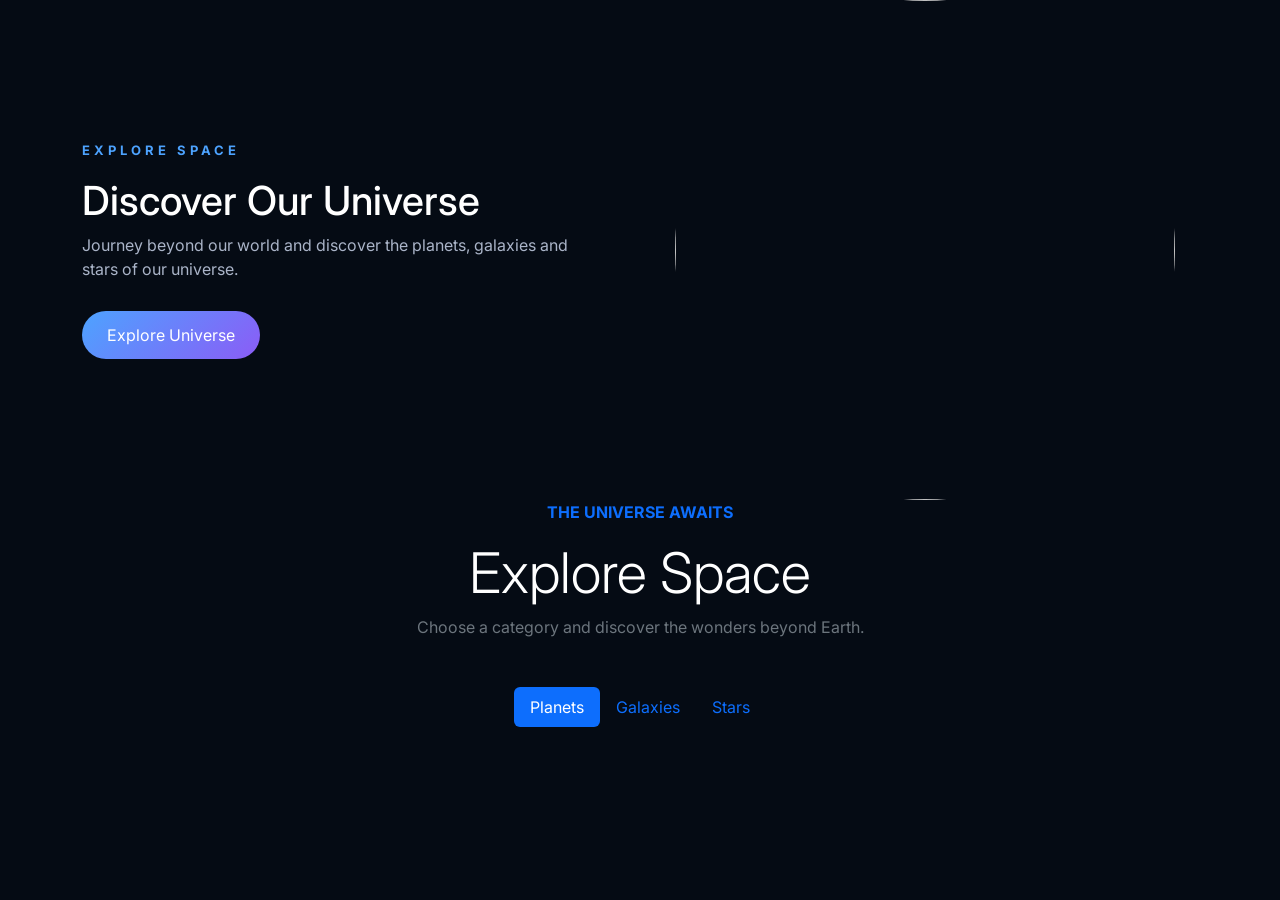
==== Html/Discover.html @ 8296c454 "Add explore category tabs" ====
<!doctype html>
<html lang="en">
  <head>
    <meta charset="UTF-8" />
    <meta name="viewport" content="width=device-width, initial-scale=1.0" />
    <!-- Page Title -->
    <title>Asteria | Explore</title>

    <!-- Bootstrap CSS -->
    <link
      href="https://cdn.jsdelivr.net/npm/bootstrap@5.3.8/dist/css/bootstrap.min.css"
      rel="stylesheet"
    />

    <!-- Google Fonts -->
    <link rel="preconnect" href="https://fonts.googleapis.com" />
    <link rel="preconnect" href="https://fonts.gstatic.com" crossorigin />

    <!-- Asteria Fonts -->
    <link
      href="https://fonts.googleapis.com/css2?family=Cormorant+Garamond:wght@400;500;600;700&family=Inter:wght@400;500;600;700&display=swap"
      rel="stylesheet"
    />

    <!-- Main CSS -->
    <link rel="stylesheet" href="../CSS/Style.css" />
  </head>
  <body>
    <!-- Hero Container -->
    <div class="container">
      <!-- Hero Row -->
      <div class="row align-items-center">
        <!-- Hero Text -->
        <div class="col-lg-6">
          <!-- Small Heading -->
          <p class="hero-small-title">EXPLORE SPACE</p>

          <!-- Main Heading -->
          <h1>Discover Our Universe</h1>

          <!-- Hero Description -->
          <p class="hero-text">
            Journey beyond our world and discover the planets, galaxies and
            stars of our universe.
          </p>

          <!-- Explore Button -->
          <a href="#explore" class="explore-button"> Explore Universe </a>
        </div>

        <!-- Hero Image -->
        <div class="col-lg-6">
          <!-- Saturn Image -->
          <div class="hero-image">
            <img src="background.jpg" alt="" />
          </div>
        </div>
      </div>
    </div>
    <!-- Explore Container -->
    <div class="container">
      <!-- Section Heading -->
      <div class="text-center mb-5">
        <!-- Small Heading -->
        <p class="text-primary fw-bold">THE UNIVERSE AWAITS</p>

        <!-- Main Heading -->
        <h2 class="display-4 text-white">Explore Space</h2>

        <!-- Description -->
        <p class="text-secondary">
          Choose a category and discover the wonders beyond Earth.
        </p>
      </div>

      <!-- Explore Tabs -->
      <ul
        class="nav nav-pills justify-content-center mb-5"
        id="exploreTabs"
        role="tablist"
      >
        <!-- Planets Tab -->
        <li class="nav-item" role="presentation">
          <button
            class="nav-link active"
            id="planets-tab"
            data-bs-toggle="pill"
            data-bs-target="#planets"
            type="button"
            role="tab"
          >
            Planets
          </button>
        </li>

        <!-- Galaxies Tab -->
        <li class="nav-item" role="presentation">
          <button
            class="nav-link"
            id="galaxies-tab"
            data-bs-toggle="pill"
            data-bs-target="#galaxies"
            type="button"
            role="tab"
          >
            Galaxies
          </button>
        </li>

        <!-- Stars Tab -->
        <li class="nav-item" role="presentation">
          <button
            class="nav-link"
            id="stars-tab"
            data-bs-toggle="pill"
            data-bs-target="#stars"
            type="button"
            role="tab"
          >
            Stars
          </button>
        </li>
      </ul>
    </div>
  </body>
</html>
---- CSS/Style.css ----
* {
  box-sizing: border-box;
}
body {
  margin: 0;
  background: #050b14;
  color: white;
  font-family: "Inter", sans-serif;
}
/* Hero */
.explore-hero {
  min-height: 90vh;
  padding: 70px 0;
  display: flex;
  align-items: center;
}
.hero-content {
  max-width: 580px;
}
.hero-small-title {
  color: #4da3ff;
  font-size: 13px;
  letter-spacing: 4px;
  font-weight: bold;
}
.hero-content h1 {
  font-family: "Cormorant Garamond", serif;
  font-size: 76px;
  margin: 18px 0;
}
.hero-text {
  color: #aab4c8;
  font-size: 16px;
  max-width: 500px;
  margin-bottom: 30px;
}
.explore-button {
  display: inline-block;
  color: white;
  text-decoration: none;
  background: linear-gradient(135deg, #4da3ff, #8b5cf6);
  padding: 12px 25px;
  border-radius: 30px;
}
.hero-image {
  text-align: center;
}
.hero-image img {
  width: 100%;
  max-width: 500px;
  height: 500px;
  object-fit: cover;
  border-radius: 50%;
}
/* Explore */
.explore-section {
  padding: 90px 0;
}
.section-title {
  margin-bottom: 50px;
}
.section-title p {
  color: #4da3ff;
  letter-spacing: 4px;
  font-size: 12px;
}
.section-title h2 {
  font-family: "Cormorant Garamond", serif;
  font-size: 58px;
}
.section-title span {
  color: #aab4c8;
}
/* Tabs */
.explore-tabs {
  gap: 10px;
  margin-bottom: 45px;
}
.explore-tabs .nav-link {
  color: #aab4c8;
  background: #0d1b2a;
  border: 1px solid #1e3a5f;
  border-radius: 30px;
  padding: 10px 25px;
}
.explore-tabs .nav-link.active {
  color: white;
  background: linear-gradient(135deg, #4da3ff, #8b5cf6);
}
/* Cards */
.space-card {
  height: 100%;
  overflow: hidden;
  background: #0d1b2a;
  border: 1px solid #1e3a5f;
  border-radius: 18px;
}
.space-card img {
  width: 100%;
  height: 220px;
  object-fit: cover;
}
.card-content {
  padding: 20px;
}
.card-content h3 {
  font-family: "Cormorant Garamond", serif;
  font-size: 29px;
}
.card-content p {
  color: #aab4c8;
  font-size: 13px;
  min-height: 45px;
}
.learn-button {
  display: inline-block;
  color: white;
  text-decoration: none;
  background: linear-gradient(135deg, #4da3ff, #8b5cf6);
  padding: 9px 20px;
  border-radius: 25px;
  font-size: 12px;
}
/* Responsive */
@media (max-width: 991px) {
  .hero-content {
    max-width: 100%;
    text-align: center;
    margin: auto;
  }

  .hero-text {
    margin: auto auto 30px;
  }

  .hero-image {
    margin-top: 50px;
  }

  .hero-content h1 {
    font-size: 60px;
  }
}
@media (max-width: 575px) {
  .hero-content h1 {
    font-size: 42px;
  }

  .hero-image img {
    height: 270px;
    max-width: 270px;
  }

  .section-title h2 {
    font-size: 40px;
  }
}
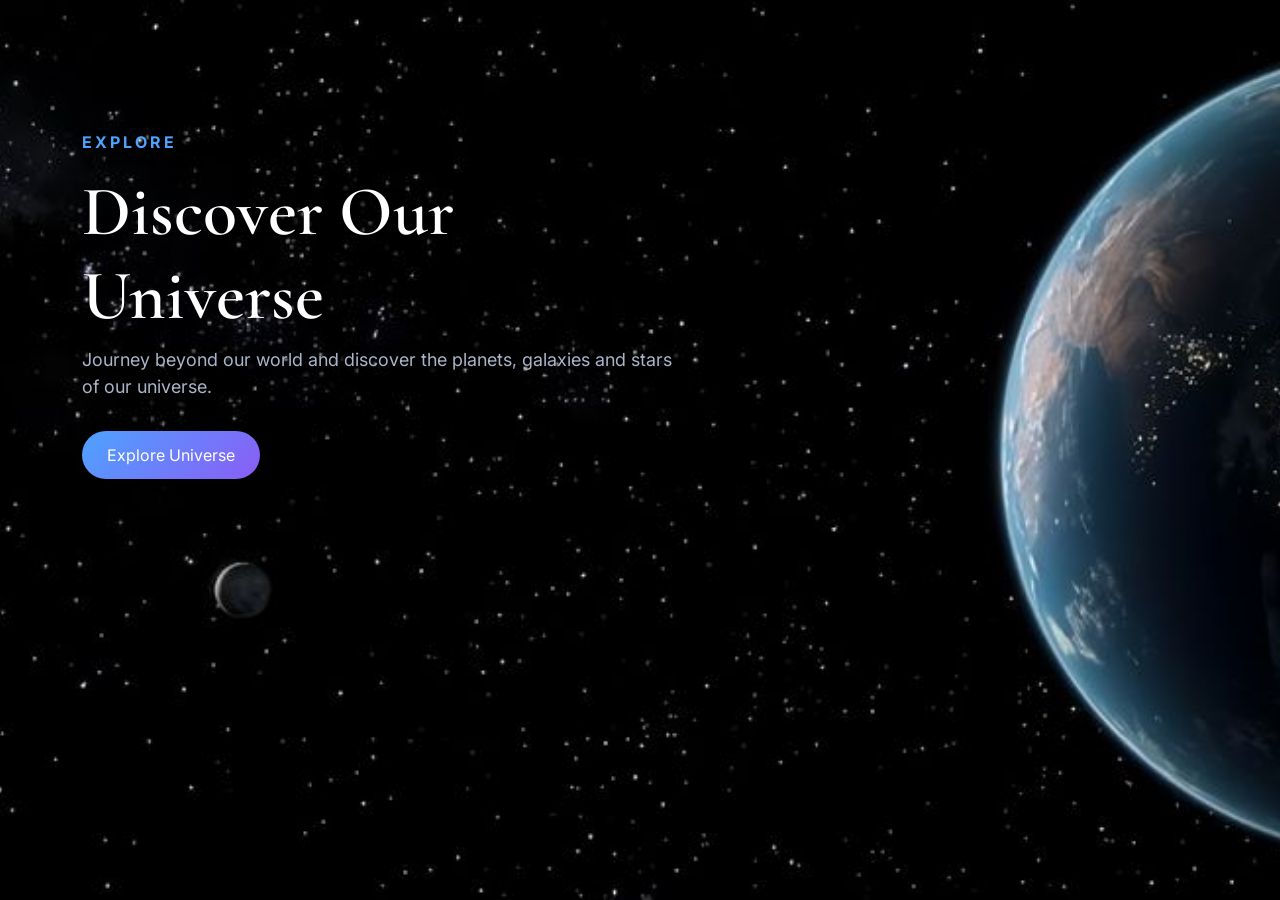
==== commit be5e42a6: "add explore hero section" ====
--- a/Html/Discover.html
+++ b/Html/Discover.html
@@ -3,7 +3,6 @@
   <head>
     <meta charset="UTF-8" />
     <meta name="viewport" content="width=device-width, initial-scale=1.0" />
-    <!-- Page Title -->
     <title>Asteria | Explore</title>
 
     <!-- Bootstrap CSS -->
@@ -22,105 +21,35 @@
       rel="stylesheet"
     />
 
-    <!-- Main CSS -->
+    <!-- External CSS -->
     <link rel="stylesheet" href="../CSS/Style.css" />
   </head>
   <body>
-    <!-- Hero Container -->
+    <!-- Hero Background -->
+    <img src="../explore-images/hero.jpg" class="hero-background" alt="Space" />
+
+    <!-- Hero Content -->
     <div class="container">
-      <!-- Hero Row -->
-      <div class="row align-items-center">
-        <!-- Hero Text -->
-        <div class="col-lg-6">
-          <!-- Small Heading -->
-          <p class="hero-small-title">EXPLORE SPACE</p>
+      <!-- Hero Text -->
+      <div class="hero-content">
+        <!-- Small Heading -->
+        <p class="hero-small-title">EXPLORE</p>
 
-          <!-- Main Heading -->
-          <h1>Discover Our Universe</h1>
+        <!-- Main Heading -->
+        <h1>Discover Our Universe</h1>
 
-          <!-- Hero Description -->
-          <p class="hero-text">
-            Journey beyond our world and discover the planets, galaxies and
-            stars of our universe.
-          </p>
+        <!-- Hero Description -->
+        <p class="hero-text">
+          Journey beyond our world and discover the planets, galaxies and stars
+          of our universe.
+        </p>
 
-          <!-- Explore Button -->
-          <a href="#explore" class="explore-button"> Explore Universe </a>
-        </div>
-
-        <!-- Hero Image -->
-        <div class="col-lg-6">
-          <!-- Saturn Image -->
-          <div class="hero-image">
-            <img src="background.jpg" alt="" />
-          </div>
-        </div>
+        <!-- Explore Button -->
+        <a href="#explore" class="explore-button"> Explore Universe </a>
       </div>
     </div>
-    <!-- Explore Container -->
-    <div class="container">
-      <!-- Section Heading -->
-      <div class="text-center mb-5">
-        <!-- Small Heading -->
-        <p class="text-primary fw-bold">THE UNIVERSE AWAITS</p>
 
-        <!-- Main Heading -->
-        <h2 class="display-4 text-white">Explore Space</h2>
-
-        <!-- Description -->
-        <p class="text-secondary">
-          Choose a category and discover the wonders beyond Earth.
-        </p>
-      </div>
-
-      <!-- Explore Tabs -->
-      <ul
-        class="nav nav-pills justify-content-center mb-5"
-        id="exploreTabs"
-        role="tablist"
-      >
-        <!-- Planets Tab -->
-        <li class="nav-item" role="presentation">
-          <button
-            class="nav-link active"
-            id="planets-tab"
-            data-bs-toggle="pill"
-            data-bs-target="#planets"
-            type="button"
-            role="tab"
-          >
-            Planets
-          </button>
-        </li>
-
-        <!-- Galaxies Tab -->
-        <li class="nav-item" role="presentation">
-          <button
-            class="nav-link"
-            id="galaxies-tab"
-            data-bs-toggle="pill"
-            data-bs-target="#galaxies"
-            type="button"
-            role="tab"
-          >
-            Galaxies
-          </button>
-        </li>
-
-        <!-- Stars Tab -->
-        <li class="nav-item" role="presentation">
-          <button
-            class="nav-link"
-            id="stars-tab"
-            data-bs-toggle="pill"
-            data-bs-target="#stars"
-            type="button"
-            role="tab"
-          >
-            Stars
-          </button>
-        </li>
-      </ul>
-    </div>
+    <!-- Bootstrap JavaScript -->
+    <script src="https://cdn.jsdelivr.net/npm/bootstrap@5.3.8/dist/js/bootstrap.bundle.min.js"></script>
   </body>
 </html>
--- a/CSS/Style.css
+++ b/CSS/Style.css
@@ -1,42 +1,87 @@
-* {
-  box-sizing: border-box;
-}
+/* Asteria Global Styles */
+
 body {
-  margin: 0;
-  background: #050b14;
-  color: white;
+  background-color: #050b14;
+  color: #ffffff;
   font-family: "Inter", sans-serif;
 }
-/* Hero */
+
+h1,
+h2,
+h3,
+h4,
+h5,
+h6 {
+  font-family: "Cormorant Garamond", serif;
+}
+
+.text-secondary {
+  color: #aab4c8 !important;
+}
+
+.text-primary {
+  color: #4da3ff !important;
+}
+
+/* Explore Hero Section */
+
 .explore-hero {
-  min-height: 90vh;
-  padding: 70px 0;
+  height: 700px;
+  position: relative;
+  overflow: hidden;
   display: flex;
   align-items: center;
 }
+
+/* Hero Background */
+
+.hero-background {
+  position: absolute;
+  width: 100%;
+  height: 100%;
+  object-fit: cover;
+  top: 0;
+  left: 0;
+}
+
+/* Hero Content */
+
 .hero-content {
-  max-width: 580px;
+  position: relative;
+  max-width: 600px;
+  margin-top: 130px;
 }
+
+/* Hero Small Title */
+
 .hero-small-title {
   color: #4da3ff;
-  font-size: 13px;
-  letter-spacing: 4px;
-  font-weight: bold;
+  font-weight: 700;
+  letter-spacing: 3px;
 }
+
+/* Hero Heading */
+
 .hero-content h1 {
-  font-family: "Cormorant Garamond", serif;
-  font-size: 76px;
-  margin: 18px 0;
+  color: #ffffff;
+  font-size: 70px;
+  font-weight: 600;
 }
+
+/* Hero Text */
+
 .hero-text {
   color: #aab4c8;
-  font-size: 16px;
-  max-width: 500px;
-  margin-bottom: 30px;
+  font-size: 18px;
 }
+
+/* Explore Button */
+
 .explore-button {
   display: inline-block;
-  color: white;
+  padding: 14px 30px;
+  margin-top: 15px;
+  color: #ffffff;
   text-decoration: none;
   background: linear-gradient(135deg, #4da3ff, #8b5cf6);
   padding: 12px 25px;
@@ -81,10 +126,6 @@
   background: #0d1b2a;
   border: 1px solid #1e3a5f;
   border-radius: 30px;
-  padding: 10px 25px;
-}
-.explore-tabs .nav-link.active {
-  color: white;
   background: linear-gradient(135deg, #4da3ff, #8b5cf6);
 }
 /* Cards */
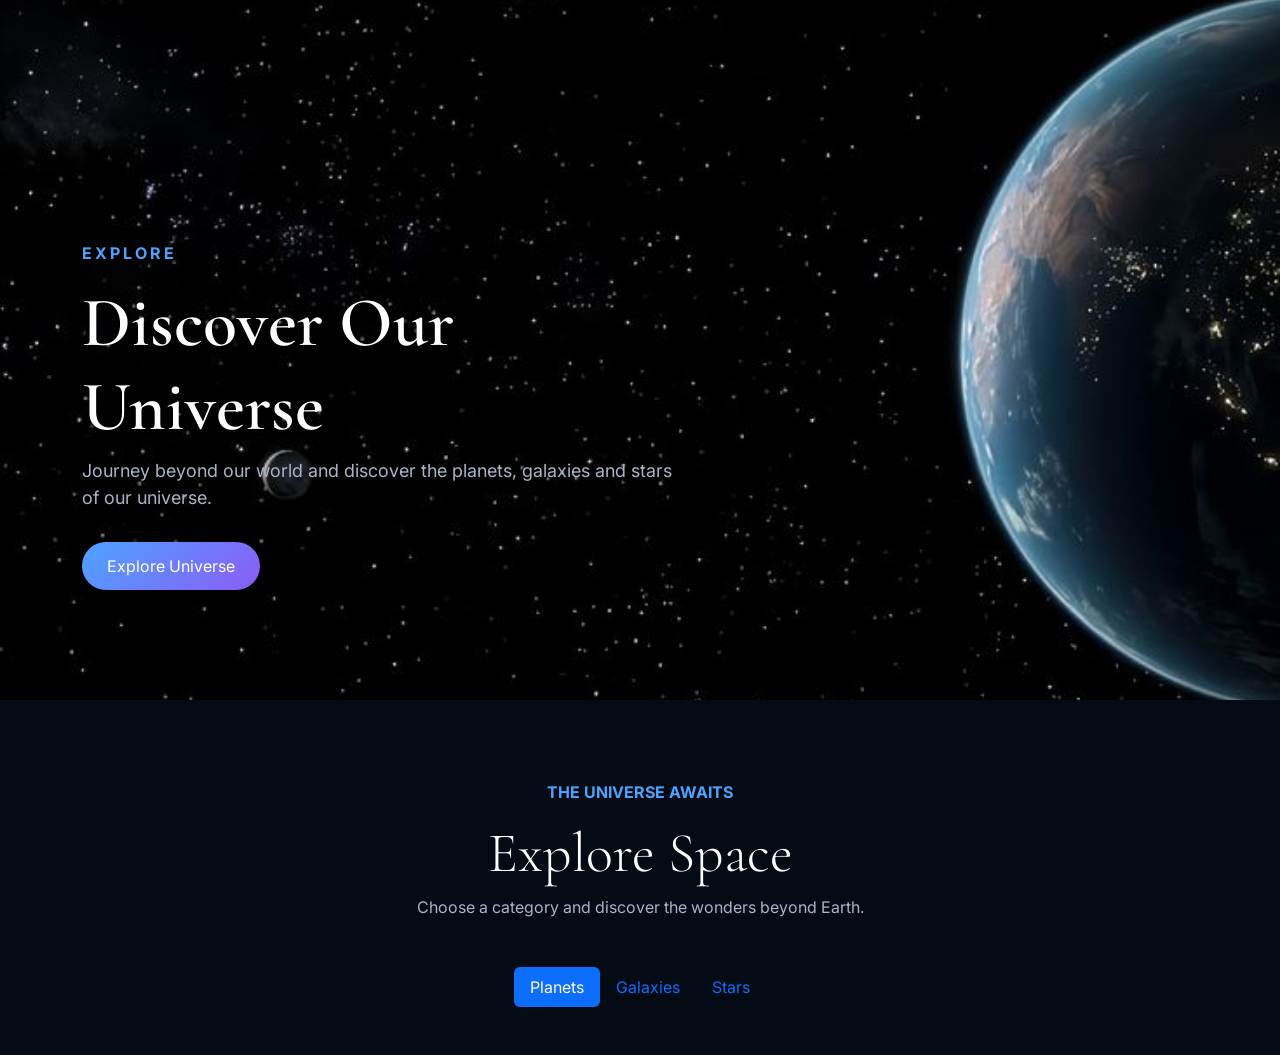
==== commit c117d461: "Fix explore hero section" ====
--- a/Html/Discover.html
+++ b/Html/Discover.html
@@ -3,6 +3,7 @@
   <head>
     <meta charset="UTF-8" />
     <meta name="viewport" content="width=device-width, initial-scale=1.0" />
+    <!-- Page Title -->
     <title>Asteria | Explore</title>
 
     <!-- Bootstrap CSS -->
@@ -25,29 +26,105 @@
     <link rel="stylesheet" href="../CSS/Style.css" />
   </head>
   <body>
-    <!-- Hero Background -->
-    <img src="../explore-images/hero.jpg" class="hero-background" alt="Space" />
+    <!-- Explore Hero Section -->
+    <section class="explore-hero">
+      <!-- Hero Background -->
+      <img
+        src="../explore-images/hero.jpg"
+        class="hero-background"
+        alt="Space"
+      />
 
-    <!-- Hero Content -->
-    <div class="container">
-      <!-- Hero Text -->
-      <div class="hero-content">
-        <!-- Small Heading -->
-        <p class="hero-small-title">EXPLORE</p>
+      <!-- Hero Content -->
+      <div class="container">
+        <!-- Hero Text -->
+        <div class="hero-content">
+          <!-- Small Heading -->
+          <p class="hero-small-title">EXPLORE</p>
 
-        <!-- Main Heading -->
-        <h1>Discover Our Universe</h1>
+          <!-- Main Heading -->
+          <h1>Discover Our Universe</h1>
 
-        <!-- Hero Description -->
-        <p class="hero-text">
-          Journey beyond our world and discover the planets, galaxies and stars
-          of our universe.
-        </p>
+          <!-- Hero Description -->
+          <p class="hero-text">
+            Journey beyond our world and discover the planets, galaxies and
+            stars of our universe.
+          </p>
 
-        <!-- Explore Button -->
-        <a href="#explore" class="explore-button"> Explore Universe </a>
+          <!-- Explore Button -->
+          <a href="#explore" class="explore-button"> Explore Universe </a>
+        </div>
       </div>
-    </div>
+    </section>
+
+    <!-- Explore Categories Section -->
+    <section class="py-5" id="explore">
+      <!-- Explore Container -->
+      <div class="container">
+        <!-- Section Heading -->
+        <div class="text-center mb-5">
+          <!-- Small Heading -->
+          <p class="text-primary fw-bold">THE UNIVERSE AWAITS</p>
+
+          <!-- Main Heading -->
+          <h2 class="display-4 text-white">Explore Space</h2>
+
+          <!-- Description -->
+          <p class="text-secondary">
+            Choose a category and discover the wonders beyond Earth.
+          </p>
+        </div>
+
+        <!-- Explore Tabs -->
+        <ul
+          class="nav nav-pills justify-content-center"
+          id="exploreTabs"
+          role="tablist"
+        >
+          <!-- Planets Tab -->
+          <li class="nav-item" role="presentation">
+            <button
+              class="nav-link active"
+              id="planets-tab"
+              data-bs-toggle="pill"
+              data-bs-target="#planets"
+              type="button"
+              role="tab"
+            >
+              Planets
+            </button>
+          </li>
+
+          <!-- Galaxies Tab -->
+          <li class="nav-item" role="presentation">
+            <button
+              class="nav-link"
+              id="galaxies-tab"
+              data-bs-toggle="pill"
+              data-bs-target="#galaxies"
+              type="button"
+              role="tab"
+            >
+              Galaxies
+            </button>
+          </li>
+
+          <!-- Stars Tab -->
+          <li class="nav-item" role="presentation">
+            <button
+              class="nav-link"
+              id="stars-tab"
+              data-bs-toggle="pill"
+              data-bs-target="#stars"
+              type="button"
+              role="tab"
+            >
+              Stars
+            </button>
+          </li>
+        </ul>
+      </div>
+    </section>
 
     <!-- Bootstrap JavaScript -->
     <script src="https://cdn.jsdelivr.net/npm/bootstrap@5.3.8/dist/js/bootstrap.bundle.min.js"></script>
--- a/CSS/Style.css
+++ b/CSS/Style.css
@@ -31,6 +31,7 @@
   overflow: hidden;
   display: flex;
   align-items: center;
+  width: 100%;
 }
 
 /* Hero Background */
@@ -97,102 +98,11 @@
   object-fit: cover;
   border-radius: 50%;
 }
-/* Explore */
-.explore-section {
-  padding: 90px 0;
+/* Explore Tabs */
+
+#explore {
+  position: relative;
+  z-index: 10;
+  padding-top: 80px !important;
+  background-color: #050b14;
 }
-.section-title {
-  margin-bottom: 50px;
-}
-.section-title p {
-  color: #4da3ff;
-  letter-spacing: 4px;
-  font-size: 12px;
-}
-.section-title h2 {
-  font-family: "Cormorant Garamond", serif;
-  font-size: 58px;
-}
-.section-title span {
-  color: #aab4c8;
-}
-/* Tabs */
-.explore-tabs {
-  gap: 10px;
-  margin-bottom: 45px;
-}
-.explore-tabs .nav-link {
-  color: #aab4c8;
-  background: #0d1b2a;
-  border: 1px solid #1e3a5f;
-  border-radius: 30px;
-  background: linear-gradient(135deg, #4da3ff, #8b5cf6);
-}
-/* Cards */
-.space-card {
-  height: 100%;
-  overflow: hidden;
-  background: #0d1b2a;
-  border: 1px solid #1e3a5f;
-  border-radius: 18px;
-}
-.space-card img {
-  width: 100%;
-  height: 220px;
-  object-fit: cover;
-}
-.card-content {
-  padding: 20px;
-}
-.card-content h3 {
-  font-family: "Cormorant Garamond", serif;
-  font-size: 29px;
-}
-.card-content p {
-  color: #aab4c8;
-  font-size: 13px;
-  min-height: 45px;
-}
-.learn-button {
-  display: inline-block;
-  color: white;
-  text-decoration: none;
-  background: linear-gradient(135deg, #4da3ff, #8b5cf6);
-  padding: 9px 20px;
-  border-radius: 25px;
-  font-size: 12px;
-}
-/* Responsive */
-@media (max-width: 991px) {
-  .hero-content {
-    max-width: 100%;
-    text-align: center;
-    margin: auto;
-  }
-
-  .hero-text {
-    margin: auto auto 30px;
-  }
-
-  .hero-image {
-    margin-top: 50px;
-  }
-
-  .hero-content h1 {
-    font-size: 60px;
-  }
-}
-@media (max-width: 575px) {
-  .hero-content h1 {
-    font-size: 42px;
-  }
-
-  .hero-image img {
-    height: 270px;
-    max-width: 270px;
-  }
-
-  .section-title h2 {
-    font-size: 40px;
-  }
-}
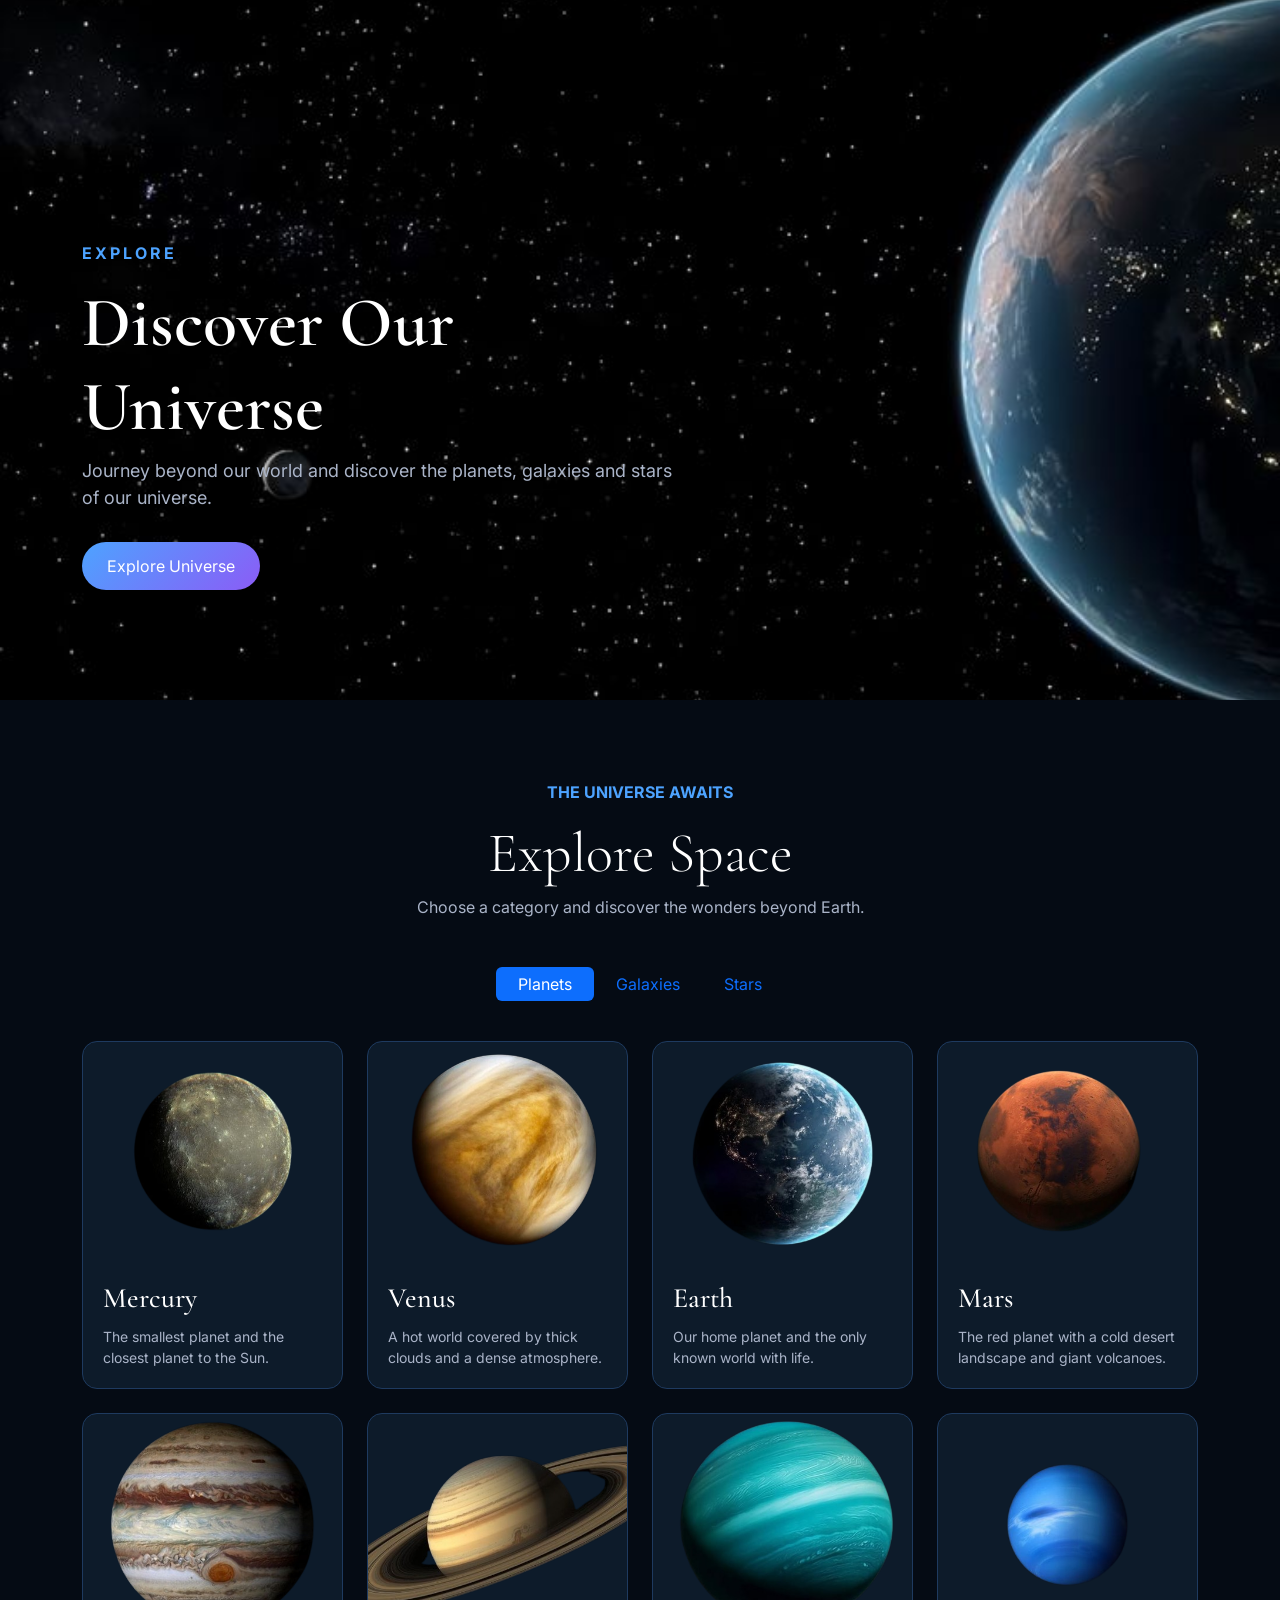
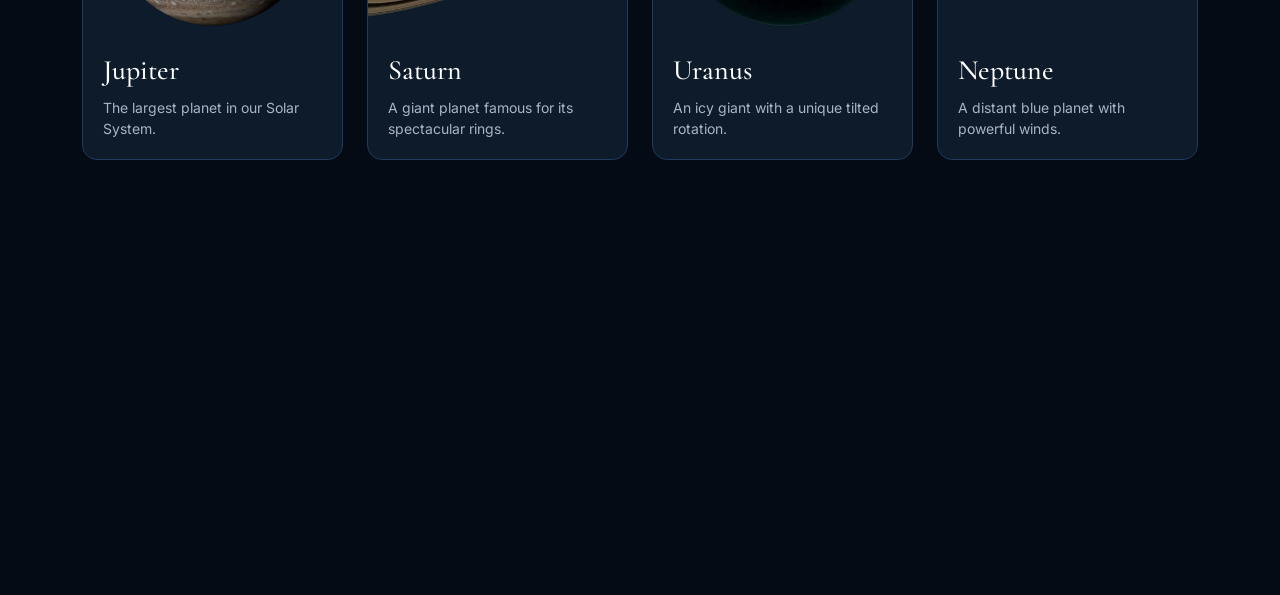
==== commit b931a891: "Add explore cards" ====
--- a/Html/Discover.html
+++ b/Html/Discover.html
@@ -122,9 +122,213 @@
               Stars
             </button>
           </li>
-        </ul>
+        
+      
+    <!-- Planets Content -->
+    <div class="tab-pane fade show active" id="planets" role="tabpanel">
+      <!-- Planets Cards -->
+      <div class="row g-4">
+        <!-- Mercury -->
+        <div class="col-md-6 col-lg-3">
+          <div class="explore-card">
+            <img src="../explore-images/1.png" alt="Mercury" />
+            <div class="explore-card-content">
+              <h3>Mercury</h3>
+              <p>The smallest planet and the closest planet to the Sun.</p>
+            </div>
+          </div>
+        </div>
+
+        <!-- Venus -->
+        <div class="col-md-6 col-lg-3">
+          <div class="explore-card">
+            <img src="../explore-images/2.png" alt="Venus" />
+            <div class="explore-card-content">
+              <h3>Venus</h3>
+              <p>A hot world covered by thick clouds and a dense atmosphere.</p>
+            </div>
+          </div>
+        </div>
+
+        <!-- Earth -->
+        <div class="col-md-6 col-lg-3">
+          <div class="explore-card">
+            <img src="../explore-images/3.png" alt="Earth" />
+            <div class="explore-card-content">
+              <h3>Earth</h3>
+              <p>Our home planet and the only known world with life.</p>
+            </div>
+          </div>
+        </div>
+
+        <!-- Mars -->
+        <div class="col-md-6 col-lg-3">
+          <div class="explore-card">
+            <img src="../explore-images/4.png" alt="Mars" />
+            <div class="explore-card-content">
+              <h3>Mars</h3>
+              <p>
+                The red planet with a cold desert landscape and giant volcanoes.
+              </p>
+            </div>
+          </div>
+        </div>
+        <!-- Jupiter -->
+        <div class="col-md-6 col-lg-3">
+          <div class="explore-card">
+            <img src="../explore-images/5.png" alt="Jupiter" />
+            <div class="explore-card-content">
+              <h3>Jupiter</h3>
+              <p>The largest planet in our Solar System.</p>
+            </div>
+          </div>
+        </div>
+
+        <!-- Saturn -->
+        <div class="col-md-6 col-lg-3">
+          <div class="explore-card">
+            <img src="../explore-images/6.png" alt="Saturn" />
+            <div class="explore-card-content">
+              <h3>Saturn</h3>
+              <p>A giant planet famous for its spectacular rings.</p>
+            </div>
+          </div>
+        </div>
+
+        <!-- Uranus -->
+        <div class="col-md-6 col-lg-3">
+          <div class="explore-card">
+            <img src="../explore-images/7.png" alt="Uranus" />
+            <div class="explore-card-content">
+              <h3>Uranus</h3>
+              <p>An icy giant with a unique tilted rotation.</p>
+            </div>
+          </div>
+        </div>
+
+        <!-- Neptune -->
+        <div class="col-md-6 col-lg-3">
+          <div class="explore-card">
+            <img src="../explore-images/8.png" alt="Neptune" />
+            <div class="explore-card-content">
+              <h3>Neptune</h3>
+              <p>A distant blue planet with powerful winds.</p>
+            </div>
+          </div>
+        </div>
       </div>
-    </section>
+    </div>
+
+    <!-- Galaxies Content -->
+    <div class="tab-pane fade" id="galaxies" role="tabpanel">
+      <!-- Galaxies Cards -->
+      <div class="row g-4">
+        <!-- Andromeda -->
+        <div class="col-md-6 col-lg-3">
+          <div class="explore-card">
+            <img src="../explore-images/andromeda.jpg" alt="Andromeda Galaxy" />
+            <div class="explore-card-content">
+              <h3>Andromeda</h3>
+              <p>
+                A large spiral galaxy located relatively close to the Milky Way.
+              </p>
+            </div>
+          </div>
+        </div>
+
+        <!-- Milky Way -->
+        <div class="col-md-6 col-lg-3">
+          <div class="explore-card">
+            <img src="../explore-images/milky-way.jpg" alt="Milky Way" />
+            <div class="explore-card-content">
+              <h3>Milky Way</h3>
+              <p>The spiral galaxy that contains our Solar System.</p>
+            </div>
+          </div>
+        </div>
+
+        <!-- Whirlpool -->
+        <div class="col-md-6 col-lg-3">
+          <div class="explore-card">
+            <img src="../explore-images/whirlpool.jpg" alt="Whirlpool Galaxy" />
+            <div class="explore-card-content">
+              <h3>Whirlpool</h3>
+              <p>
+                A beautiful spiral galaxy with a bright and distinctive
+                structure.
+              </p>
+            </div>
+          </div>
+        </div>
+
+        <!-- Sombrero -->
+        <div class="col-md-6 col-lg-3">
+          <div class="explore-card">
+            <img src="../explore-images/sombrero.jpg" alt="Sombrero Galaxy" />
+            <div class="explore-card-content">
+              <h3>Sombrero</h3>
+              <p>
+                A striking galaxy known for its bright center and dark dust
+                lane.
+              </p>
+            </div>
+          </div>
+        </div>
+      </div>
+    </div>
+
+    <!-- Stars Content -->
+    <div class="tab-pane fade" id="stars" role="tabpanel">
+      <!-- Stars Cards -->
+      <div class="row g-4">
+        <!-- Sun -->
+        <div class="col-md-6 col-lg-3">
+          <div class="explore-card">
+            <img src="../explore-images/sun.jpg" alt="Sun" />
+            <div class="explore-card-content">
+              <h3>Sun</h3>
+              <p>The star at the center of our Solar System.</p>
+            </div>
+          </div>
+        </div>
+
+        <!-- Sirius -->
+        <div class="col-md-6 col-lg-3">
+          <div class="explore-card">
+            <img src="../explore-images/sirius.jpg" alt="Sirius" />
+            <div class="explore-card-content">
+              <h3>Sirius</h3>
+              <p>The brightest star in the night sky as seen from Earth.</p>
+            </div>
+          </div>
+        </div>
+
+        <!-- Betelgeuse -->
+        <div class="col-md-6 col-lg-3">
+          <div class="explore-card">
+            <img src="../explore-images/betelgeuse.jpg" alt="Betelgeuse" />
+            <div class="explore-card-content">
+              <h3>Betelgeuse</h3>
+              <p>A massive red supergiant star in the constellation Orion.</p>
+            </div>
+          </div>
+        </div>
+
+        <!-- Polaris -->
+        <div class="col-md-6 col-lg-3">
+          <div class="explore-card">
+            <img src="../explore-images/polaris.jpg" alt="Polaris" />
+            <div class="explore-card-content">
+              <h3>Polaris</h3>
+              <p>The well-known North Star that marks the northern sky.</p>
+            </div>
+          </div>
+        </div>
+      </div>
+    </div>
+
+  </div>
+  </section>
 
     <!-- Bootstrap JavaScript -->
     <script src="https://cdn.jsdelivr.net/npm/bootstrap@5.3.8/dist/js/bootstrap.bundle.min.js"></script>
--- a/CSS/Style.css
+++ b/CSS/Style.css
@@ -106,3 +106,72 @@
   padding-top: 80px !important;
   background-color: #050b14;
 }
+.tab-content {
+  overflow: visible;
+}
+#exploreTabsContent {
+  padding-top: 20px;
+  overflow: visible;
+}
+/* Explore Cards */
+
+.explore-card {
+  background: #0d1b2a;
+  border: 1px solid #1e3a5f;
+  border-radius: 15px;
+
+  transition: 0.3s;
+  position: relative;
+}
+
+/* Explore Card Image */
+
+.explore-card img {
+  width: 100%;
+  height: 220px;
+  object-fit: cover;
+  border-radius: 15px 15px 0 0;
+}
+
+/* Explore Card Content */
+
+.explore-card-content {
+  padding: 20px;
+}
+
+/* Explore Card Title */
+
+.explore-card-content h3 {
+  color: #ffffff;
+  font-family: "Cormorant Garamond", serif;
+  font-size: 28px;
+  margin-bottom: 10px;
+}
+
+/* Explore Card Text */
+
+.explore-card-content p {
+  color: #aab4c8;
+  font-size: 14px;
+  margin-bottom: 0;
+}
+
+/* Explore Card Hover */
+
+.explore-card:hover {
+  transform: translateY(-8px);
+  border-color: #4da3ff;
+  box-shadow: 0 10px 30px rgba(77, 163, 255, 0.2);
+}
+#exploreTabs {
+  margin-bottom: 0;
+}
+#exploreTabs .nav-link {
+  padding: 8px 22px;
+}
+#exploreTabs .nav-link {
+  padding: 5px 22px;
+}
+.tab-pane {
+  margin-top: 40px;
+}
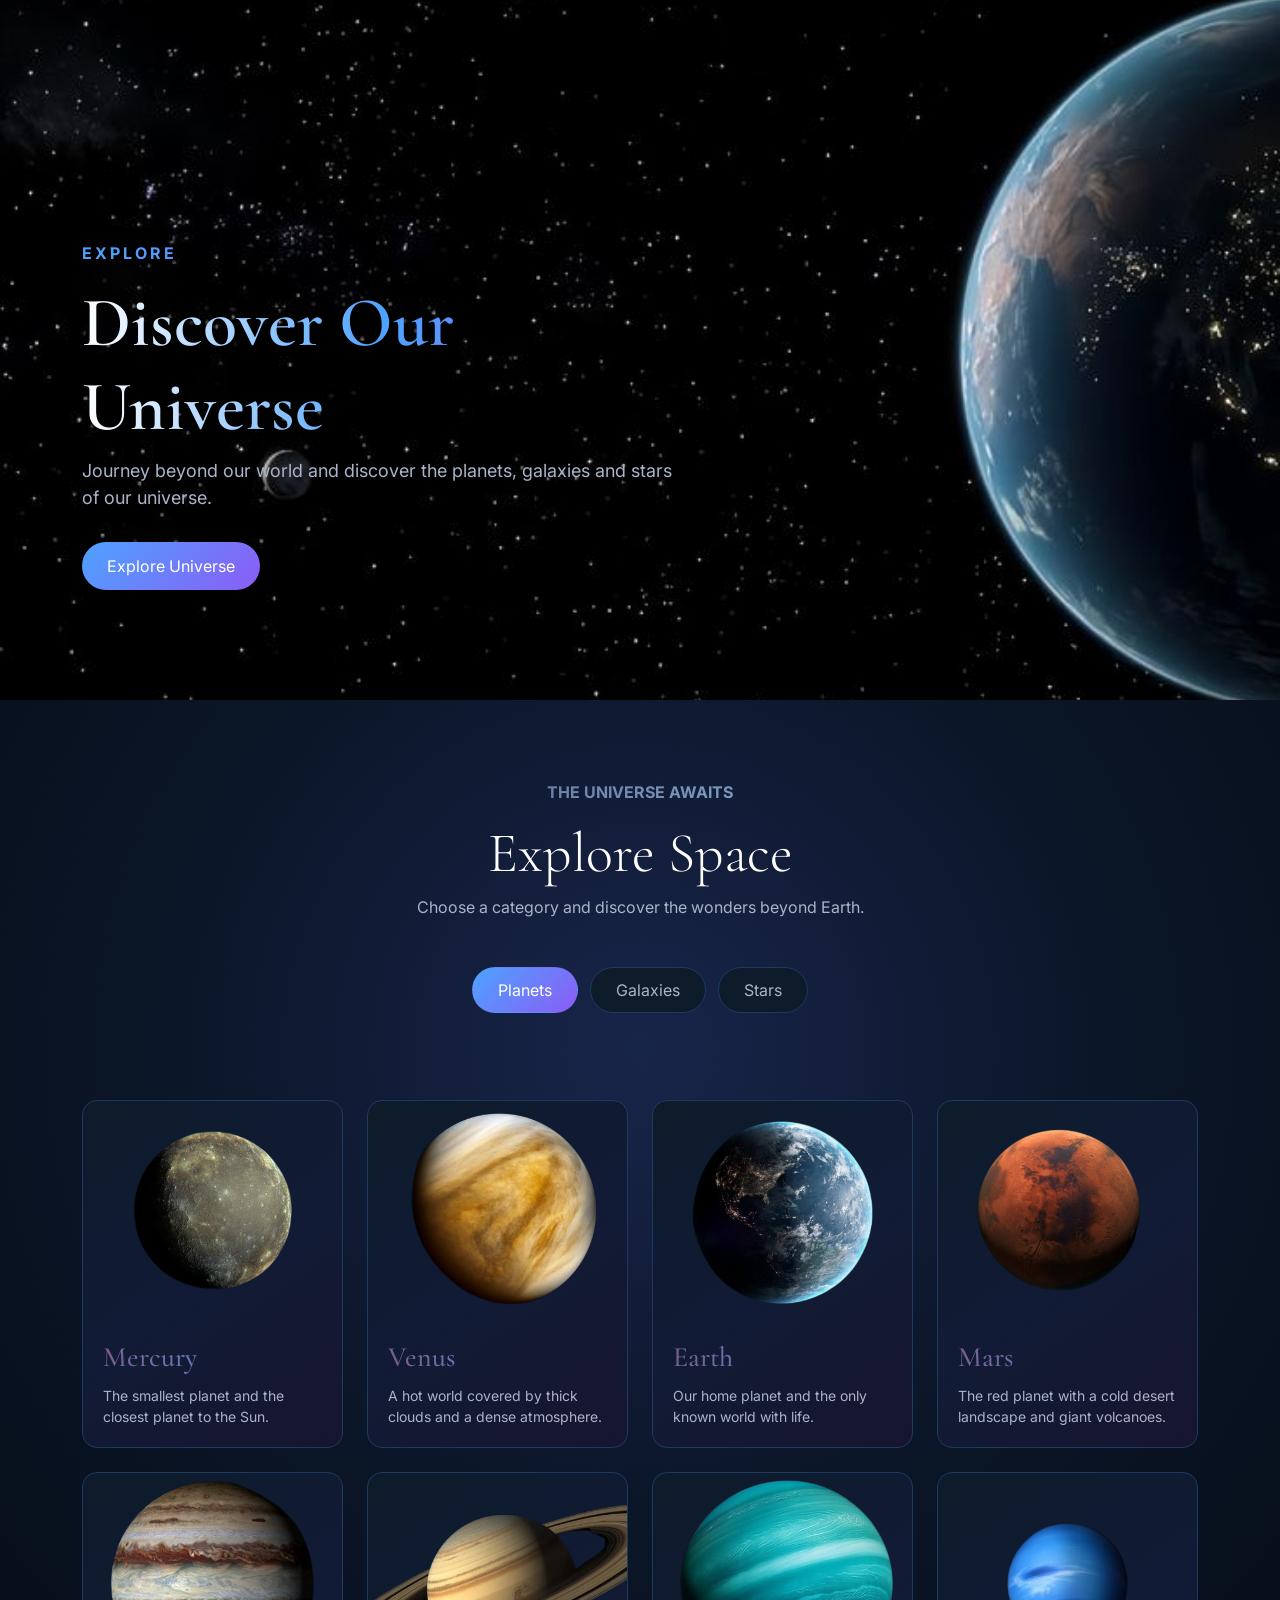
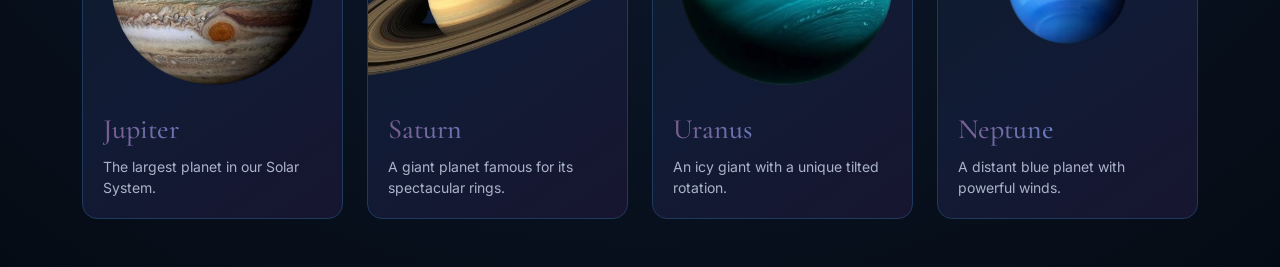
==== commit 5ed9ecc1: "Enhance explore section styling" ====
--- a/Html/Discover.html
+++ b/Html/Discover.html
@@ -122,6 +122,8 @@
               Stars
             </button>
           </li>
+          <!--Explore Tab Contant-->
+          <div class="tab-content">
         
       
     <!-- Planets Content -->
@@ -226,7 +228,7 @@
         <!-- Andromeda -->
         <div class="col-md-6 col-lg-3">
           <div class="explore-card">
-            <img src="../explore-images/andromeda.jpg" alt="Andromeda Galaxy" />
+            <img src="../explore-images/photo_10_2026-09-27_18-22-13.jpg" alt="Andromeda Galaxy" />
             <div class="explore-card-content">
               <h3>Andromeda</h3>
               <p>
@@ -239,7 +241,7 @@
         <!-- Milky Way -->
         <div class="col-md-6 col-lg-3">
           <div class="explore-card">
-            <img src="../explore-images/milky-way.jpg" alt="Milky Way" />
+            <img src="../explore-images/photo_11_2026-09-27_18-22-13.jpg" alt="Milky Way" />
             <div class="explore-card-content">
               <h3>Milky Way</h3>
               <p>The spiral galaxy that contains our Solar System.</p>
@@ -250,7 +252,7 @@
         <!-- Whirlpool -->
         <div class="col-md-6 col-lg-3">
           <div class="explore-card">
-            <img src="../explore-images/whirlpool.jpg" alt="Whirlpool Galaxy" />
+            <img src="../explore-images/photo_12_2026-09-27_18-22-13.jpg" alt="Whirlpool Galaxy" />
             <div class="explore-card-content">
               <h3>Whirlpool</h3>
               <p>
@@ -264,7 +266,7 @@
         <!-- Sombrero -->
         <div class="col-md-6 col-lg-3">
           <div class="explore-card">
-            <img src="../explore-images/sombrero.jpg" alt="Sombrero Galaxy" />
+            <img src="../explore-images/photo_13_2026-09-27_18-22-14.jpg" alt="Sombrero Galaxy" />
             <div class="explore-card-content">
               <h3>Sombrero</h3>
               <p>
@@ -284,7 +286,7 @@
         <!-- Sun -->
         <div class="col-md-6 col-lg-3">
           <div class="explore-card">
-            <img src="../explore-images/sun.jpg" alt="Sun" />
+            <img src="../explore-images/photo_16_2026-09-27_18-22-14.jpg" alt="Sun" />
             <div class="explore-card-content">
               <h3>Sun</h3>
               <p>The star at the center of our Solar System.</p>
@@ -295,7 +297,7 @@
         <!-- Sirius -->
         <div class="col-md-6 col-lg-3">
           <div class="explore-card">
-            <img src="../explore-images/sirius.jpg" alt="Sirius" />
+            <img src="../explore-images/photo_15_2026-09-27_18-22-14.jpg" alt="Sirius" />
             <div class="explore-card-content">
               <h3>Sirius</h3>
               <p>The brightest star in the night sky as seen from Earth.</p>
@@ -306,7 +308,7 @@
         <!-- Betelgeuse -->
         <div class="col-md-6 col-lg-3">
           <div class="explore-card">
-            <img src="../explore-images/betelgeuse.jpg" alt="Betelgeuse" />
+            <img src="../explore-images/photo_18_2026-09-27_18-22-14.jpg" alt="Betelgeuse" />
             <div class="explore-card-content">
               <h3>Betelgeuse</h3>
               <p>A massive red supergiant star in the constellation Orion.</p>
@@ -317,7 +319,7 @@
         <!-- Polaris -->
         <div class="col-md-6 col-lg-3">
           <div class="explore-card">
-            <img src="../explore-images/polaris.jpg" alt="Polaris" />
+            <img src="../explore-images/photo_2026-09-28_00-02-05.jpg" alt="Polaris" />
             <div class="explore-card-content">
               <h3>Polaris</h3>
               <p>The well-known North Star that marks the northern sky.</p>
@@ -326,8 +328,10 @@
         </div>
       </div>
     </div>
-
+  
+  <!--close explore tab content -->
   </div>
+</div>
   </section>
 
     <!-- Bootstrap JavaScript -->
--- a/CSS/Style.css
+++ b/CSS/Style.css
@@ -20,7 +20,7 @@
 }
 
 .text-primary {
-  color: #4da3ff !important;
+  color: #f7f9fc !important;
 }
 
 /* Explore Hero Section */
@@ -56,7 +56,7 @@
 /* Hero Small Title */
 
 .hero-small-title {
-  color: #4da3ff;
+  color: #eceef0;
   font-weight: 700;
   letter-spacing: 3px;
 }
@@ -175,3 +175,112 @@
 .tab-pane {
   margin-top: 40px;
 }
+#glaxies {
+  margin-top: 20px;
+}
+#stars {
+  margin-top: 20px;
+}
+/* Explore Tabs */
+
+#exploreTabs {
+  gap: 12px;
+}
+
+#exploreTabs .nav-link {
+  color: #aab4c8;
+  background: #0d1b2a;
+  border: 1px solid #1e3a5f;
+  border-radius: 25px;
+  padding: 10px 25px;
+  transition: 0.3s;
+}
+
+#exploreTabs .nav-link:hover {
+  color: #ffffff;
+  border-color: #4da3ff;
+}
+
+#exploreTabs .nav-link.active {
+  color: #ffffff;
+  background: linear-gradient(135deg, #4da3ff, #8b5cf6);
+  border-color: transparent;
+}
+/* Space Between Tabs And Cards */
+
+.tab-content {
+  margin-top: 35px;
+}
+/* Explore Cards */
+
+.explore-card {
+  background: linear-gradient(145deg, #0d1b2a, #111b35, #17152f);
+  border: 1px solid #1e3a5f;
+  border-radius: 15px;
+  overflow: hidden;
+  transition: 0.3s;
+}
+/* Explore Card Hover */
+
+.explore-card:hover {
+  transform: translateY(-8px);
+  border-color: #4da3ff;
+  box-shadow: 0 10px 30px rgba(77, 163, 255, 0.2);
+}
+/* Explore Section */
+
+/*#explore {
+  background: radial-gradient(
+    circle at center,
+    #111b35 0%,
+    #080f1d 45%,
+    #050b14 100%
+  );
+}*/
+/* Explore Section */
+
+#explore {
+  background: radial-gradient(
+    circle at 50% 30%,
+    #18254a 0%,
+    #0b1628 45%,
+    #050b14 100%
+  );
+}
+
+/* Explore Small Gradient Title */
+
+#explore .text-primary {
+  background: linear-gradient(90deg, #534081, #97dae5);
+  -webkit-background-clip: text;
+  -webkit-text-fill-color: transparent;
+  background-clip: text;
+}
+/* Explore Card Gradient Titles */
+
+.explore-card-content h3 {
+  background: linear-gradient(90deg, #795c8d, #4da3ff);
+  -webkit-background-clip: text;
+  -webkit-text-fill-color: transparent;
+  background-clip: text;
+}
+/* Hero Gradient Title */
+
+.hero-content h1 {
+  background: linear-gradient(90deg, #ffffff, #4da3ff, #8b5cf6);
+  -webkit-background-clip: text;
+  -webkit-text-fill-color: transparent;
+  background-clip: text;
+  font-size: 70px;
+  font-weight: 600;
+}
+/* Hero Small Gradient Title */
+
+.hero-small-title {
+    background: linear-gradient(90deg, #4DA3FF, #8B5CF6);
+    -webkit-background-clip: text;
+    -webkit-text-fill-color: transparent;
+    background-clip: text;
+    font-weight: 700;
+    letter-spacing: 3px;
+}
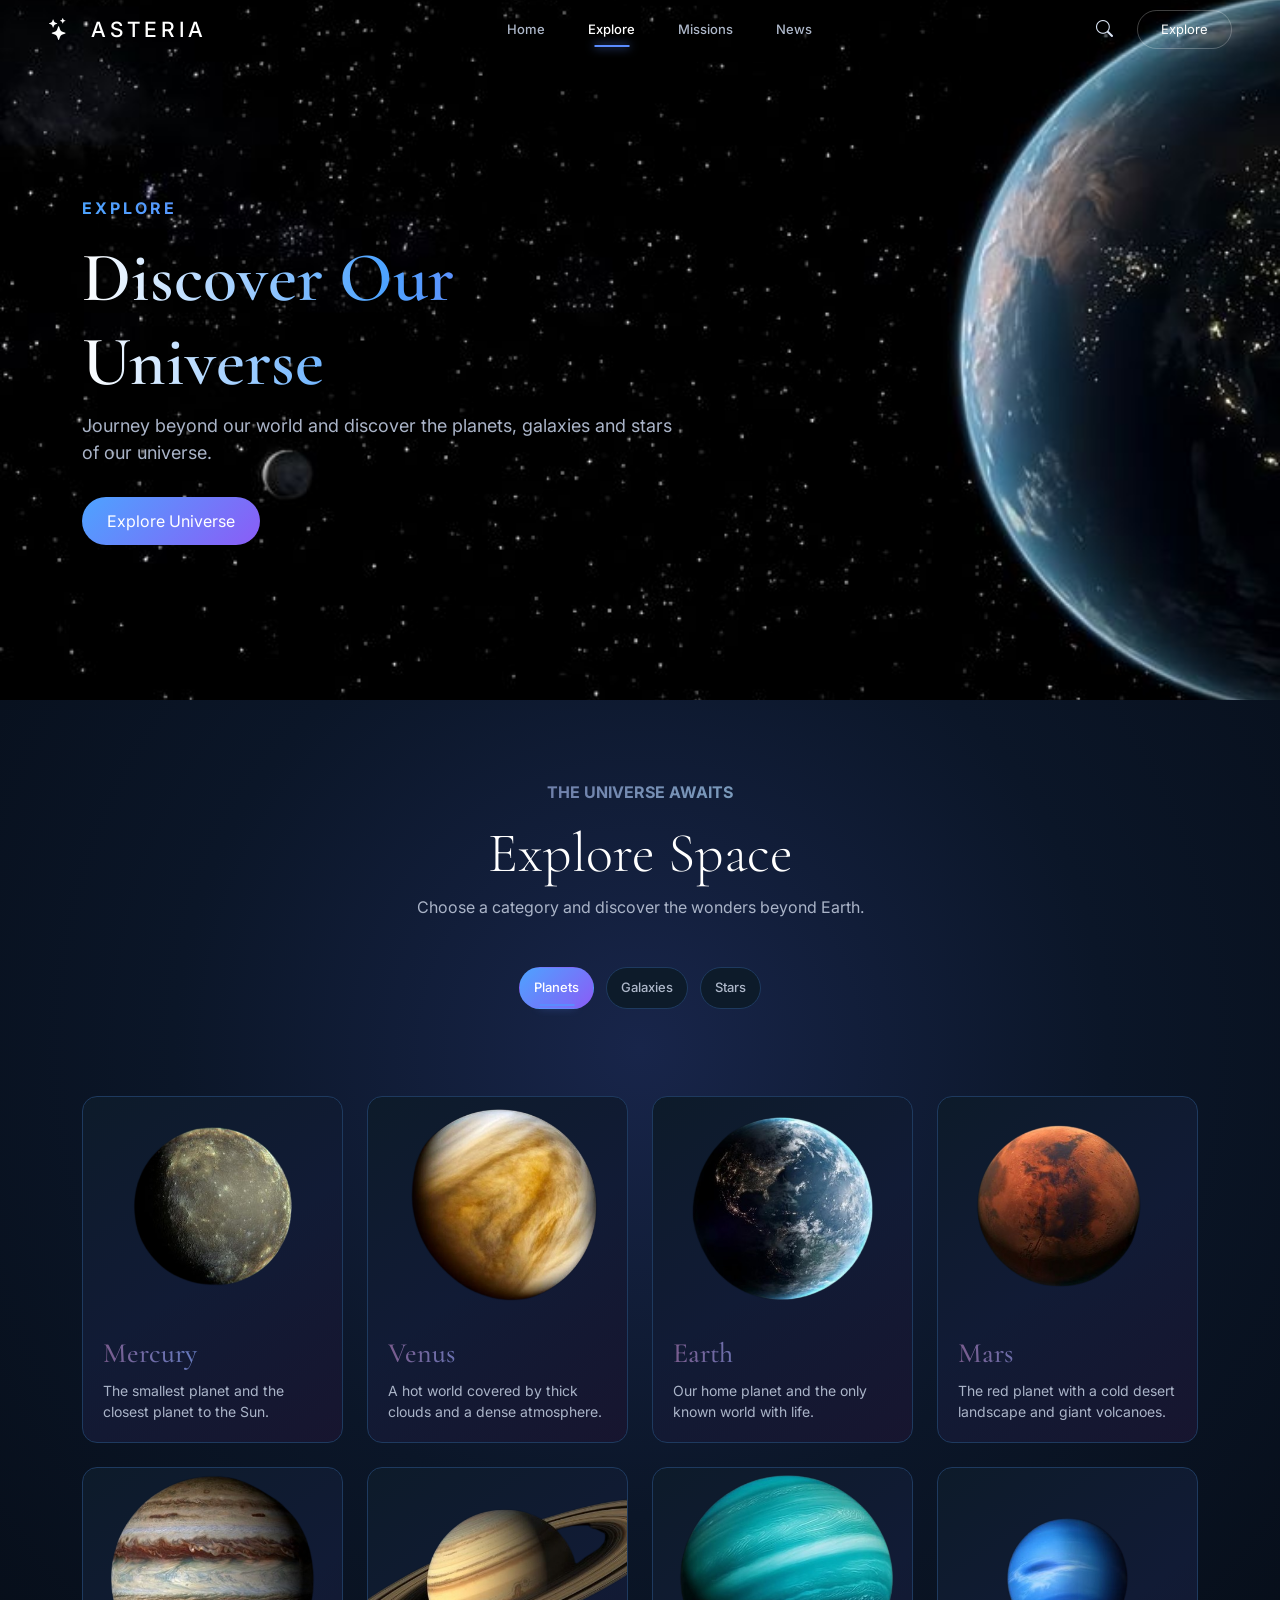
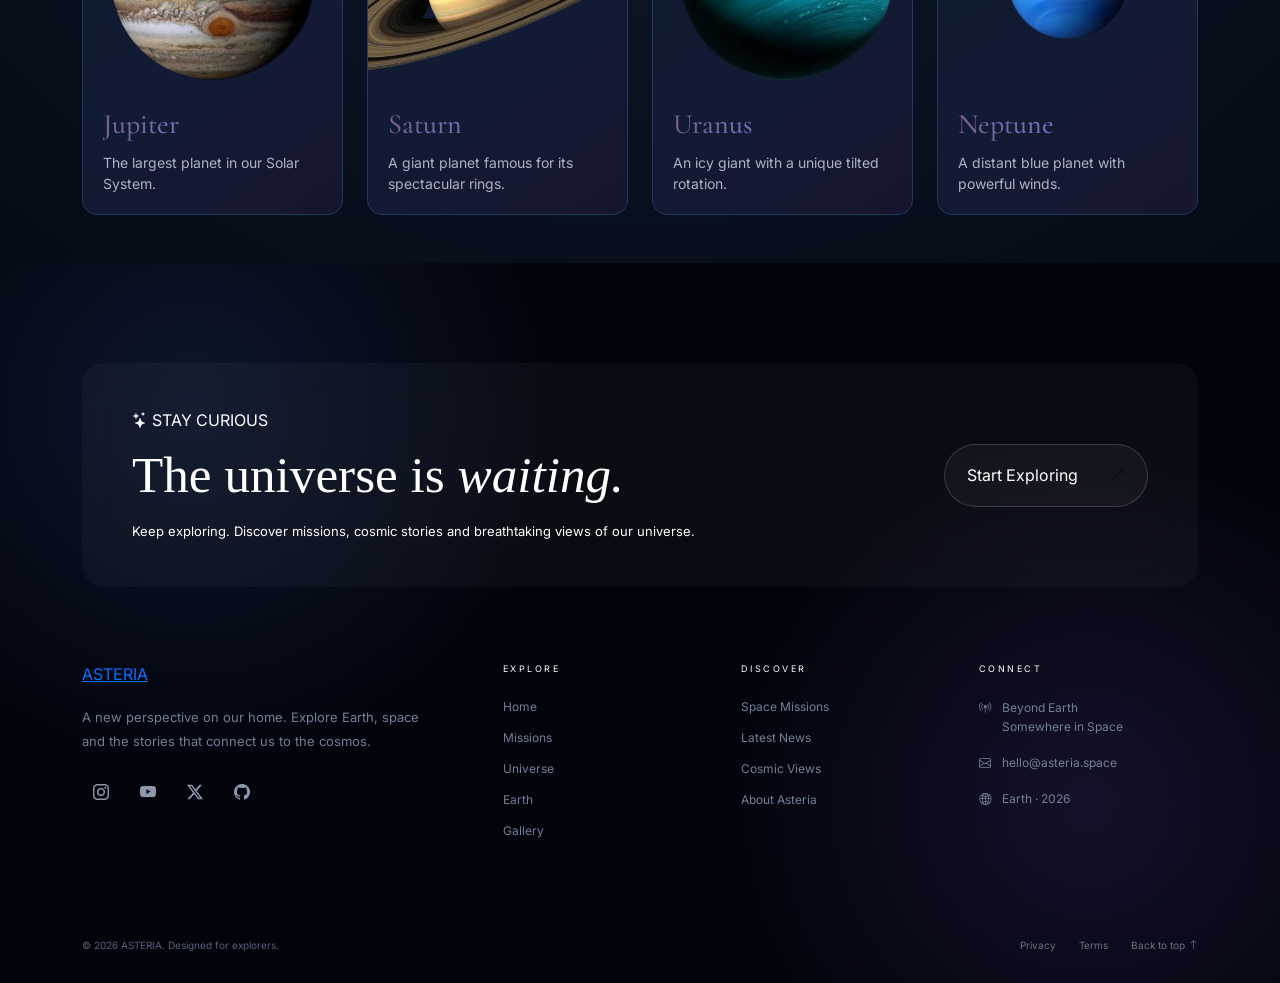
==== commit 14731802: "Merge pull request #3 from Spozhmay-Hashimi/Discover Discover" ====
--- a/Html/Discover.html
+++ b/Html/Discover.html
@@ -21,11 +21,66 @@
       href="https://fonts.googleapis.com/css2?family=Cormorant+Garamond:wght@400;500;600;700&family=Inter:wght@400;500;600;700&display=swap"
       rel="stylesheet"
     />
+        <link
+      rel="stylesheet"
+      href="https://cdn.jsdelivr.net/npm/bootstrap-icons@1.11.1/font/bootstrap-icons.css"
+    />
+
 
     <!-- External CSS -->
     <link rel="stylesheet" href="../CSS/Style.css" />
   </head>
   <body>
+    <nav class="navbar navbar-expand-lg fixed-top">
+ <div class="container-fluid px-lg-5">
+
+ <!-- Logo -->
+ <a class="navbar-brand logo" href="#">
+ <i class="bi bi-stars"></i>
+ ASTERIA
+ </a>
+
+<!-- Mobile menu button -->
+  <button class="navbar-toggler" type="button"
+data-bs-toggle="collapse"
+ data-bs-target="#mainNavbar">
+ <i class="bi bi-list"></i>
+ </button>
+
+ <!-- Navigation links -->
+ <div class="collapse navbar-collapse" id="mainNavbar">
+
+<ul class="navbar-nav mx-auto mb-2 mb-lg-0">
+
+<li class="nav-item">
+<a class="nav-link" href="../index.html">Home</a>
+</li>
+
+<li class="nav-item">
+ <a class="nav-link active" href="Discover.html">Explore</a>
+</li>
+<li class="nav-item">
+ <a class="nav-link " href="Missions.html">Missions</a>
+ </li>
+
+<li class="nav-item">
+ <a class="nav-link" href="News.html">News</a>
+</li>
+
+ </ul>
+
+ <!-- Right side -->
+ <div class="nav-right d-flex align-items-center gap-4">
+
+<i class="bi bi-search search-icon"></i>
+
+<a href="#" class="explore-btn">
+ Explore
+ </a>
+</div>
+ </div>
+ </div>
+ </nav>
     <!-- Explore Hero Section -->
     <section class="explore-hero">
       <!-- Hero Background -->
@@ -336,5 +391,110 @@
 
     <!-- Bootstrap JavaScript -->
     <script src="https://cdn.jsdelivr.net/npm/bootstrap@5.3.8/dist/js/bootstrap.bundle.min.js"></script>
-  </body>
+ 
+      <!-- PREMIUM FOOTER -->
+    <footer class="asteria-footer">
+      <div class="footer-glow footer-glow-one"></div>
+      <div class="footer-glow footer-glow-two"></div>
+
+      <div class="container position-relative">
+        <div class="footer-cta reveal">
+          <div>
+            <span class="footer-kicker">
+              <i class="bi bi-stars"></i>
+              STAY CURIOUS
+            </span>
+
+            <h2>The universe is <em>waiting.</em></h2>
+
+            <p>
+              Keep exploring. Discover missions, cosmic stories and breathtaking
+              views of our universe.
+            </p>
+          </div>
+
+          <a href="#explore" class="footer-explore-btn">
+            Start Exploring
+            <span><i class="bi bi-arrow-up-right"></i></span>
+          </a>
+        </div>
+
+        <div class="footer-main">
+          <div class="footer-brand">
+            <a href="#home" class="footer-logo">
+              <span class="logo-mark">
+                <span></span>
+              </span>
+              ASTERIA
+            </a>
+
+            <p>
+              A new perspective on our home. Explore Earth, space and the
+              stories that connect us to the cosmos.
+            </p>
+
+            <div class="footer-socials">
+              <a href="#" aria-label="Instagram"
+                ><i class="bi bi-instagram"></i
+              ></a>
+              <a href="#" aria-label="YouTube"><i class="bi bi-youtube"></i></a>
+              <a href="#" aria-label="X"><i class="bi bi-twitter-x"></i></a>
+              <a href="#" aria-label="GitHub"><i class="bi bi-github"></i></a>
+            </div>
+          </div>
+
+          <div class="footer-column">
+            <span class="footer-title">EXPLORE</span>
+
+            <a href="#home">Home</a>
+            <a href="#missions">Missions</a>
+            <a href="#explore">Universe</a>
+            <a href="#earth">Earth</a>
+            <a href="#gallery">Gallery</a>
+          </div>
+
+          <div class="footer-column">
+            <span class="footer-title">DISCOVER</span>
+
+            <a href="#missions">Space Missions</a>
+            <a href="#news">Latest News</a>
+            <a href="#gallery">Cosmic Views</a>
+            <a href="#about">About Asteria</a>
+          </div>
+
+          <div class="footer-column">
+            <span class="footer-title">CONNECT</span>
+
+            <div class="footer-contact-item">
+              <i class="bi bi-broadcast-pin"></i>
+              <span>Beyond Earth<br />Somewhere in Space</span>
+            </div>
+
+            <div class="footer-contact-item">
+              <i class="bi bi-envelope"></i>
+              <span>hello@asteria.space</span>
+            </div>
+
+            <div class="footer-contact-item">
+              <i class="bi bi-globe2"></i>
+              <span>Earth · 2026</span>
+            </div>
+          </div>
+        </div>
+
+        <div class="footer-bottom">
+          <span> © 2026 ASTERIA. Designed for explorers. </span>
+
+          <div class="footer-bottom-links">
+            <a href="#">Privacy</a>
+            <a href="#">Terms</a>
+            <a href="#home">
+              Back to top
+              <i class="bi bi-arrow-up"></i>
+            </a>
+          </div>
+        </div>
+      </div>
+    </footer>
+     </body>
 </html>
--- a/CSS/Style.css
+++ b/CSS/Style.css
@@ -1,3 +1,117 @@
+
+ghsdj.navbar {
+  min-height: 80px;
+  padding: 15px 0;
+  background: rgba(2, 8, 20, 0.72);
+  backdrop-filter: blur(12px);
+  border-bottom: 1px solid rgba(255, 255, 255, 0.05);
+  z-index: 1000;
+}
+
+/* Logo */
+
+.logo {
+  color: #ffffff !important;
+  font-size: 21px;
+  font-weight: 500;
+  letter-spacing: 4px;
+  transition: 0.3s ease;
+}
+
+.logo i {
+  font-size: 22px;
+  margin-right: 8px;
+}
+
+.logo:hover {
+  transform: translateY(-2px);
+  text-shadow: 0 0 15px rgba(120, 180, 255, 0.8);
+}
+
+/* Navigation links */
+
+.navbar-nav {
+  gap: 15px;
+}
+
+.nav-link {
+  color: #aeb8ca !important;
+  font-size: 13px;
+  font-weight: 500;
+  padding: 10px 14px !important;
+  position: relative;
+  transition: all 0.3s ease;
+}
+
+/* Hover */
+
+.nav-link:hover {
+  color: #ffffff !important;
+  transform: translateY(-2px);
+}
+
+/* Active navigation link */
+
+.nav-link.active {
+  color: #ffffff !important;
+}
+
+.nav-link.active::after {
+  content: "";
+  position: absolute;
+  height: 2px;
+  width: 35px;
+  bottom: 2px;
+  left: 50%;
+  transform: translateX(-50%);
+  background: #5b8cff;
+  box-shadow: 0 0 10px #5b8cff;
+}
+
+/* Search */
+
+.search-icon {
+  color: #dbe5f5;
+  font-size: 17px;
+  cursor: pointer;
+  transition: 0.3s ease;
+}
+
+.search-icon:hover {
+  color: #6fa0ff;
+  transform: scale(1.2);
+}
+
+/* Explore button */
+
+.explore-btn {
+  text-decoration: none;
+  color: white;
+  border: 1px solid rgba(255, 255, 255, 0.25);
+  border-radius: 30px;
+  padding: 9px 23px;
+  font-size: 13px;
+  transition: all 0.35s ease;
+}
+
+.explore-btn:hover {
+  background: #ffffff;
+  color: #020814;
+  transform: translateY(-2px);
+  box-shadow: 0 5px 25px rgba(255, 255, 255, 0.15);
+}
+
+/* Mobile navbar button */
+
+.navbar-toggler {
+  color: white;
+  border: none;
+  font-size: 25px;
+}
+
+.navbar-toggler:focus {
+  box-shadow: none;
+}
 /* Asteria Global Styles */
 
 body {
@@ -50,7 +164,7 @@
 .hero-content {
   position: relative;
   max-width: 600px;
-  margin-top: 130px;
+  margin-top: 40px;
 }
 
 /* Hero Small Title */
@@ -277,10 +391,899 @@
 /* Hero Small Gradient Title */
 
 .hero-small-title {
-    background: linear-gradient(90deg, #4DA3FF, #8B5CF6);
-    -webkit-background-clip: text;
-    -webkit-text-fill-color: transparent;
-    background-clip: text;
-    font-weight: 700;
-    letter-spacing: 3px;
-}+  background: linear-gradient(90deg, #4da3ff, #8b5cf6);
+  -webkit-background-clip: text;
+  -webkit-text-fill-color: transparent;
+  background-clip: text;
+  font-weight: 700;
+  letter-spacing: 3px;
+}
+/* Explore Card Glow */
+
+.explore-card:hover {
+  transform: translateY(-8px);
+  border-color: #4da3ff;
+  box-shadow:
+    0 10px 30px rgba(77, 163, 255, 0.2),
+    0 0 25px rgba(139, 92, 246, 0.15);
+}
+/* Smooth Explore Tabs */
+
+#exploreTabs ~ .tab-content .tab-pane {
+  transition: opacity 0.2s ease-in-out;
+}
+
+#exploreTabs ~ .tab-content .tab-pane.fade {
+  transition: opacity 0.2s ease-in-out;
+}
+/* Smooth Explore Tab Transition */
+
+.tab-pane {
+  transition: opacity 0.2s ease-in-out;
+}
+/* Explore Tabs Hover */
+
+#exploreTabs .nav-link {
+  color: #aab4c8;
+  background: #0d1b2a;
+  border: 1px solid #1e3a5f;
+  border-radius: 30px;
+  padding: 11px 28px;
+  transition: 0.4s ease;
+}
+
+#exploreTabs .nav-link:hover {
+  color: #ffffff;
+  border-color: #4da3ff;
+  transform: translateY(-3px);
+  box-shadow: 0 0 20px rgba(77, 163, 255, 0.3);
+}
+
+#exploreTabs .nav-link.active {
+  color: #ffffff;
+  background: linear-gradient(135deg, #4da3ff, #8b5cf6);
+  border-color: transparent;
+}
+/*
+   FOOTER
+*/
+
+.asteria-footer {
+  position: relative;
+  overflow: hidden;
+  padding: 100px 0 30px;
+  background:
+    radial-gradient(
+      circle at 15% 20%,
+      rgba(79, 140, 255, 0.13),
+      transparent 30%
+    ),
+    radial-gradient(
+      circle at 85% 75%,
+      rgba(143, 107, 255, 0.12),
+      transparent 30%
+    ),
+    #02040c;
+  border-top: 1px solid var(--line);
+}
+
+.footer-glow {
+  position: absolute;
+  width: 400px;
+  height: 400px;
+  border-radius: 50%;
+  filter: blur(100px);
+  opacity: 0.15;
+  pointer-events: none;
+}
+
+.footer-glow-one {
+  top: -240px;
+  left: -180px;
+  background: var(--blue);
+}
+
+.footer-glow-two {
+  right: -180px;
+  bottom: -220px;
+  background: var(--violet);
+}
+
+.footer-cta {
+  display: flex;
+  align-items: center;
+  justify-content: space-between;
+  gap: 40px;
+  padding: 45px 50px;
+  margin-bottom: 75px;
+  border: 1px solid var(--line);
+  border-radius: 22px;
+  background: rgba(255, 255, 255, 0.035);
+  backdrop-filter: blur(18px);
+}
+
+.footer-cta h2 {
+  margin: 12px 0 0;
+  font-family: "Playfair Display", serif;
+  font-size: clamp(36px, 4vw, 55px);
+  font-weight: 400;
+}
+
+.footer-cta p {
+  max-width: 580px;
+  margin: 15px 0 0;
+  color: var(--muted);
+  line-height: 1.7;
+  font-size: 13px;
+}
+
+.footer-explore-btn {
+  display: inline-flex;
+  align-items: center;
+  gap: 15px;
+  flex-shrink: 0;
+  padding: 7px 7px 7px 22px;
+  color: #fff;
+  border: 1px solid rgba(255, 255, 255, 0.16);
+  border-radius: 999px;
+  background: rgba(255, 255, 255, 0.04);
+  text-decoration: none;
+}
+
+.footer-explore-btn:hover {
+  color: #fff;
+  transform: translateY(-4px);
+  border-color: rgba(98, 217, 255, 0.45);
+}
+
+.footer-explore-btn span {
+  width: 47px;
+  height: 47px;
+  display: grid;
+  place-items: center;
+  border-radius: 50%;
+  color: #02101a;
+  background: var(--gradient);
+  transition: 0.35s ease;
+}
+
+.footer-explore-btn:hover span {
+  transform: rotate(45deg);
+}
+
+.footer-main {
+  display: grid;
+  grid-template-columns: 2fr 1fr 1fr 1.2fr;
+  gap: 55px;
+  padding-bottom: 60px;
+  border-bottom: 1px solid var(--line);
+}
+
+.footer-brand p {
+  max-width: 350px;
+  margin: 20px 0;
+  color: #718095;
+  font-size: 13px;
+  line-height: 1.8;
+}
+
+.footer-socials {
+  display: flex;
+  gap: 9px;
+}
+
+.footer-socials a {
+  width: 38px;
+  height: 38px;
+  display: grid;
+  place-items: center;
+  color: #8d9aac;
+  border: 1px solid var(--line);
+  border-radius: 50%;
+  text-decoration: none;
+}
+
+.footer-socials a:hover {
+  color: #fff;
+  border-color: var(--cyan);
+  transform: translateY(-3px);
+}
+
+.footer-column {
+  display: flex;
+  flex-direction: column;
+  align-items: flex-start;
+}
+
+.footer-title {
+  margin-bottom: 22px;
+  color: #fff;
+  font-size: 9px;
+  letter-spacing: 2.5px;
+}
+
+.footer-column > a {
+  margin-bottom: 13px;
+  color: #718095;
+  text-decoration: none;
+  font-size: 12px;
+}
+
+.footer-column > a:hover {
+  color: #fff;
+  transform: translateX(3px);
+}
+
+.footer-contact-item {
+  display: flex;
+  gap: 11px;
+  margin-bottom: 17px;
+  color: #718095;
+  font-size: 12px;
+  line-height: 1.6;
+}
+
+.footer-contact-item i {
+  color: var(--cyan);
+}
+
+.footer-bottom {
+  display: flex;
+  justify-content: space-between;
+  gap: 20px;
+  padding-top: 25px;
+  color: #556174;
+  font-size: 10px;
+}
+
+.footer-bottom-links {
+  display: flex;
+  gap: 23px;
+}
+
+.footer-bottom-links a {
+  color: #667286;
+  text-decoration: none;
+}
+
+.footer-bottom-links a:hover {
+  color: #fff;
+=======
+/* =========================
+   ROOT========================= */
+
+:root {
+  --black: #02050c;
+  --dark: #050b16;
+  --navy: #081426;
+
+  --purple: #8b5cf6;
+  --light-purple: #a78bfa;
+
+  --blue: #2563eb;
+  --cyan: #22d3ee;
+
+  --white: #f8fafc;
+  --gray: #94a3b8;
+  --border: rgba(139, 92, 246, 0.25);
+}
+
+/* =========================
+   GLOBAL========================= */
+
+* {
+  margin: 0;
+  padding: 0;
+  box-sizing: border-box;
+}
+
+html {
+  scroll-behavior: smooth;
+}
+
+body {
+  background: var(--black);
+
+  color: var(--white);
+
+  font-family: "Inter", sans-serif;
+
+  line-height: 1.6;
+}
+
+img {
+  width: 100%;
+  display: block;
+}
+
+a {
+  text-decoration: none;
+}
+
+/* =========================
+   HERO========================= */
+
+.hero-section {
+  min-height: 390px;
+
+  position: relative;
+
+  overflow: hidden;
+
+  border-bottom: 1px solid rgba(255, 255, 255, 0.05);
+
+  background: linear-gradient(
+    90deg,
+    rgba(2, 5, 12, 1) 0%,
+    rgba(2, 5, 12, 0.95) 35%,
+    rgba(2, 5, 12, 0.35) 100%
+  );
+}
+
+/* HERO IMAGE */
+
+.hero-image {
+  position: absolute;
+
+  right: 0;
+  top: 0;
+
+  width: 62%;
+  height: 100%;
+
+  z-index: 0;
+}
+
+.hero-image img {
+  height: 100%;
+
+  object-fit: cover;
+}
+
+/* DARK OVERLAY */
+
+.hero-image::after {
+  content: "";
+
+  position: absolute;
+
+  inset: 0;
+
+  background: linear-gradient(
+    90deg,
+    var(--black) 0%,
+    rgba(2, 5, 12, 0.65) 30%,
+    transparent 75%
+  );
+}
+
+/* HERO CONTENT */
+
+.hero-content {
+  min-height: 390px;
+
+  display: flex;
+
+  align-items: center;
+
+  position: relative;
+
+  z-index: 2;
+}
+
+.hero-text {
+  max-width: 570px;
+}
+
+.section-label {
+  display: inline-block;
+
+  color: var(--light-purple);
+
+  font-size: 0.8rem;
+
+  font-weight: 600;
+
+  letter-spacing: 3px;
+
+  margin-bottom: 18px;
+}
+
+.hero-text h1 {
+  font-family: "Playfair Display", serif;
+
+  font-size: clamp(2.5rem, 5vw, 4.4rem);
+
+  line-height: 1.05;
+
+  font-weight: 500;
+
+  margin-bottom: 25px;
+}
+
+.hero-text h1 span {
+  color: var(--light-purple);
+}
+
+.hero-text p {
+  max-width: 520px;
+
+  color: #b8c3d4;
+
+  font-size: 1rem;
+}
+
+/* =========================
+   MAIN========================= */
+
+.main-section {
+  padding: 55px 0 80px;
+
+  background: radial-gradient(
+    circle at 80% 20%,
+    rgba(99, 102, 241, 0.08),
+    transparent 30%
+  );
+}
+
+/* =========================
+   FILTER BUTTONS========================= */
+
+.filter-buttons {
+  display: flex;
+
+  gap: 12px;
+
+  flex-wrap: wrap;
+
+  margin-bottom: 35px;
+}
+
+.filter-btn {
+  border: 1px solid rgba(139, 92, 246, 0.3);
+
+  background: rgba(5, 11, 22, 0.8);
+
+  color: var(--white);
+
+  border-radius: 50px;
+
+  padding: 10px 22px;
+
+  font-size: 0.9rem;
+
+  transition: 0.3s ease;
+}
+
+.filter-btn:hover {
+  border-color: var(--purple);
+
+  color: white;
+
+  transform: translateY(-2px);
+}
+
+.filter-btn.active {
+  background: linear-gradient(135deg, var(--purple), var(--blue));
+
+  border-color: transparent;
+}
+
+/* =========================
+   NEWS CARD========================= */
+
+.news-card {
+  height: 100%;
+
+  background: rgba(7, 17, 31, 0.9);
+
+  border: 1px solid rgba(148, 163, 184, 0.14);
+
+  border-radius: 12px;
+
+  overflow: hidden;
+
+  transition: 0.4s ease;
+}
+
+.news-card:hover {
+  transform: translateY(-7px);
+
+  border-color: rgba(139, 92, 246, 0.55);
+
+  box-shadow: 0 15px 45px rgba(0, 0, 0, 0.35), 0 0 25px rgba(124, 58, 237, 0.08);
+}
+
+/* CARD IMAGE */
+
+.news-image {
+  height: 215px;
+
+  overflow: hidden;
+}
+
+.news-image img {
+  height: 100%;
+
+  object-fit: cover;
+
+  transition: 0.5s ease;
+}
+
+.news-card:hover .news-image img {
+  transform: scale(1.07);
+}
+
+/* CARD CONTENT */
+
+.news-content {
+  padding: 23px;
+}
+
+.news-date {
+  color: var(--light-purple);
+
+  font-size: 0.75rem;
+
+  letter-spacing: 0.5px;
+}
+
+.news-content h2 {
+  font-size: 1.05rem;
+
+  font-weight: 600;
+
+  line-height: 1.5;
+
+  margin: 12px 0 20px;
+
+  color: var(--white);
+}
+
+.read-more {
+  color: #b7c4d8;
+
+  font-size: 0.85rem;
+
+  display: inline-flex;
+
+  align-items: center;
+
+  gap: 7px;
+
+  transition: 0.3s ease;
+}
+
+.read-more i {
+  color: var(--light-purple);
+
+  transition: 0.3s ease;
+}
+
+.read-more:hover {
+  color: white;
+}
+
+.read-more:hover i {
+  transform: translateX(5px);
+}
+
+/* =========================
+   FOOTER========================= */
+
+.footer {
+  background: #030914;
+
+  border-top: 1px solid rgba(255, 255, 255, 0.07);
+
+  padding: 60px 0 20px;
+}
+
+.footer-brand .brand-logo {
+  font-size: 1.5rem;
+
+  letter-spacing: 5px;
+
+  color: white;
+
+  margin-bottom: 12px;
+}
+
+.footer-brand p {
+  color: var(--gray);
+
+  font-size: 0.85rem;
+}
+
+.footer h3 {
+  font-size: 0.9rem;
+
+  font-weight: 600;
+
+  margin-bottom: 20px;
+
+  color: white;
+}
+
+.footer ul {
+  list-style: none;
+
+  padding: 0;
+
+  margin: 0;
+}
+
+.footer li {
+  margin-bottom: 9px;
+}
+
+.footer li a {
+  color: var(--gray);
+
+  font-size: 0.82rem;
+
+  transition: 0.3s;
+}
+
+.footer li a:hover {
+  color: var(--light-purple);
+}
+
+.footer > .container p {
+  color: var(--gray);
+
+  font-size: 0.82rem;
+}
+
+/* =========================
+   SOCIAL========================= */
+
+.social-icons {
+  display: flex;
+
+  gap: 12px;
+}
+
+.social-icons a {
+  width: 38px;
+
+  height: 38px;
+
+  border: 1px solid rgba(148, 163, 184, 0.2);
+
+  border-radius: 50%;
+
+  display: flex;
+
+  align-items: center;
+
+  justify-content: center;
+
+  color: var(--gray);
+
+  transition: 0.3s;
+}
+
+.social-icons a:hover {
+  color: white;
+
+  border-color: var(--purple);
+
+  background: rgba(139, 92, 246, 0.15);
+
+  transform: translateY(-3px);
+}
+
+/*=========================
+   NEWSLETTER=========================*/
+
+.newsletter {
+  display: flex;
+
+  background: #081426;
+
+  border: 1px solid rgba(139, 92, 246, 0.2);
+
+  border-radius: 8px;
+
+  overflow: hidden;
+
+  margin-top: 15px;
+}
+
+.newsletter input {
+  width: 100%;
+
+  background: transparent;
+
+  border: none;
+
+  outline: none;
+
+  color: white;
+
+  padding: 13px 15px;
+  font-size: 0.8rem;
+}
+
+.newsletter input::placeholder {
+  color: #718096;
+}
+
+.newsletter button {
+  width: 50px;
+
+  flex-shrink: 0;
+
+  border: none;
+
+  background: linear-gradient(135deg, var(--purple), var(--blue));
+
+  color: white;
+}
+
+/* =========================
+   FOOTER BOTTOM
+========================= */
+
+.footer-bottom {
+  border-top: 1px solid rgba(255, 255, 255, 0.07);
+
+  margin-top: 50px;
+
+  padding-top: 20px;
+
+  display: flex;
+
+  justify-content: space-between;
+
+  gap: 20px;
+
+  color: #64748b;
+
+  font-size: 0.72rem;
+}
+
+.footer-bottom a {
+  color: #64748b;
+  margin-left: 20px;
+}
+
+.footer-bottom a:hover {
+  color: white;
+}
+
+/*==================================================
+   RESPONSIVE=============*/
+
+/* TABLET */
+
+@media (max-width: 991px) {
+  .hero-section {
+    min-height: 430px;
+  }
+
+  .hero-content {
+    min-height: 430px;
+  }
+
+  .hero-image {
+    width: 70%;
+
+    opacity: 0.65;
+  }
+
+  .hero-text {
+    max-width: 600px;
+  }
+
+  .news-image {
+    height: 230px;
+  }
+}
+
+/* MOBILE */
+
+@media (max-width: 767px) {
+  .hero-section {
+    min-height: 500px;
+  }
+
+  .hero-content {
+    min-height: 500px;
+
+    align-items: flex-end;
+
+    padding-bottom: 55px;
+  }
+
+  .hero-image {
+    width: 100%;
+
+    opacity: 0.55;
+  }
+
+  .hero-image::after {
+    background: linear-gradient(
+      180deg,
+      rgba(2, 5, 12, 0.2),
+      rgba(2, 5, 12, 1) 85%
+    );
+  }
+
+  .hero-text {
+    position: relative;
+
+    z-index: 3;
+  }
+
+  .hero-text h1 {
+    font-size: clamp(2.3rem, 11vw, 3.5rem);
+  }
+
+  .hero-text p {
+    font-size: 0.9rem;
+  }
+
+  .main-section {
+    padding-top: 40px;
+  }
+
+  .filter-buttons {
+    gap: 8px;
+  }
+
+  .filter-btn {
+    padding: 9px 17px;
+
+    font-size: 0.8rem;
+  }
+
+  .news-image {
+    height: 220px;
+  }
+
+  .footer {
+    padding-top: 45px;
+  }
+
+  .footer-bottom {
+    flex-direction: column;
+
+    gap: 10px;
+  }
+
+  .footer-bottom a {
+    margin-left: 0;
+
+    margin-right: 15px;
+  }
+}
+
+/* SMALL MOBILE */
+
+@media (max-width: 480px) {
+  .hero-section,
+  .hero-content {
+    min-height: 460px;
+  }
+
+  .hero-text h1 {
+    font-size: 2.3rem;
+  }
+
+  .section-label {
+    font-size: 0.7rem;
+
+    letter-spacing: 2px;
+  }
+
+  .news-content {
+    padding: 19px;
+  }
+
+  .news-image {
+    height: 200px;
+  }
+
+}
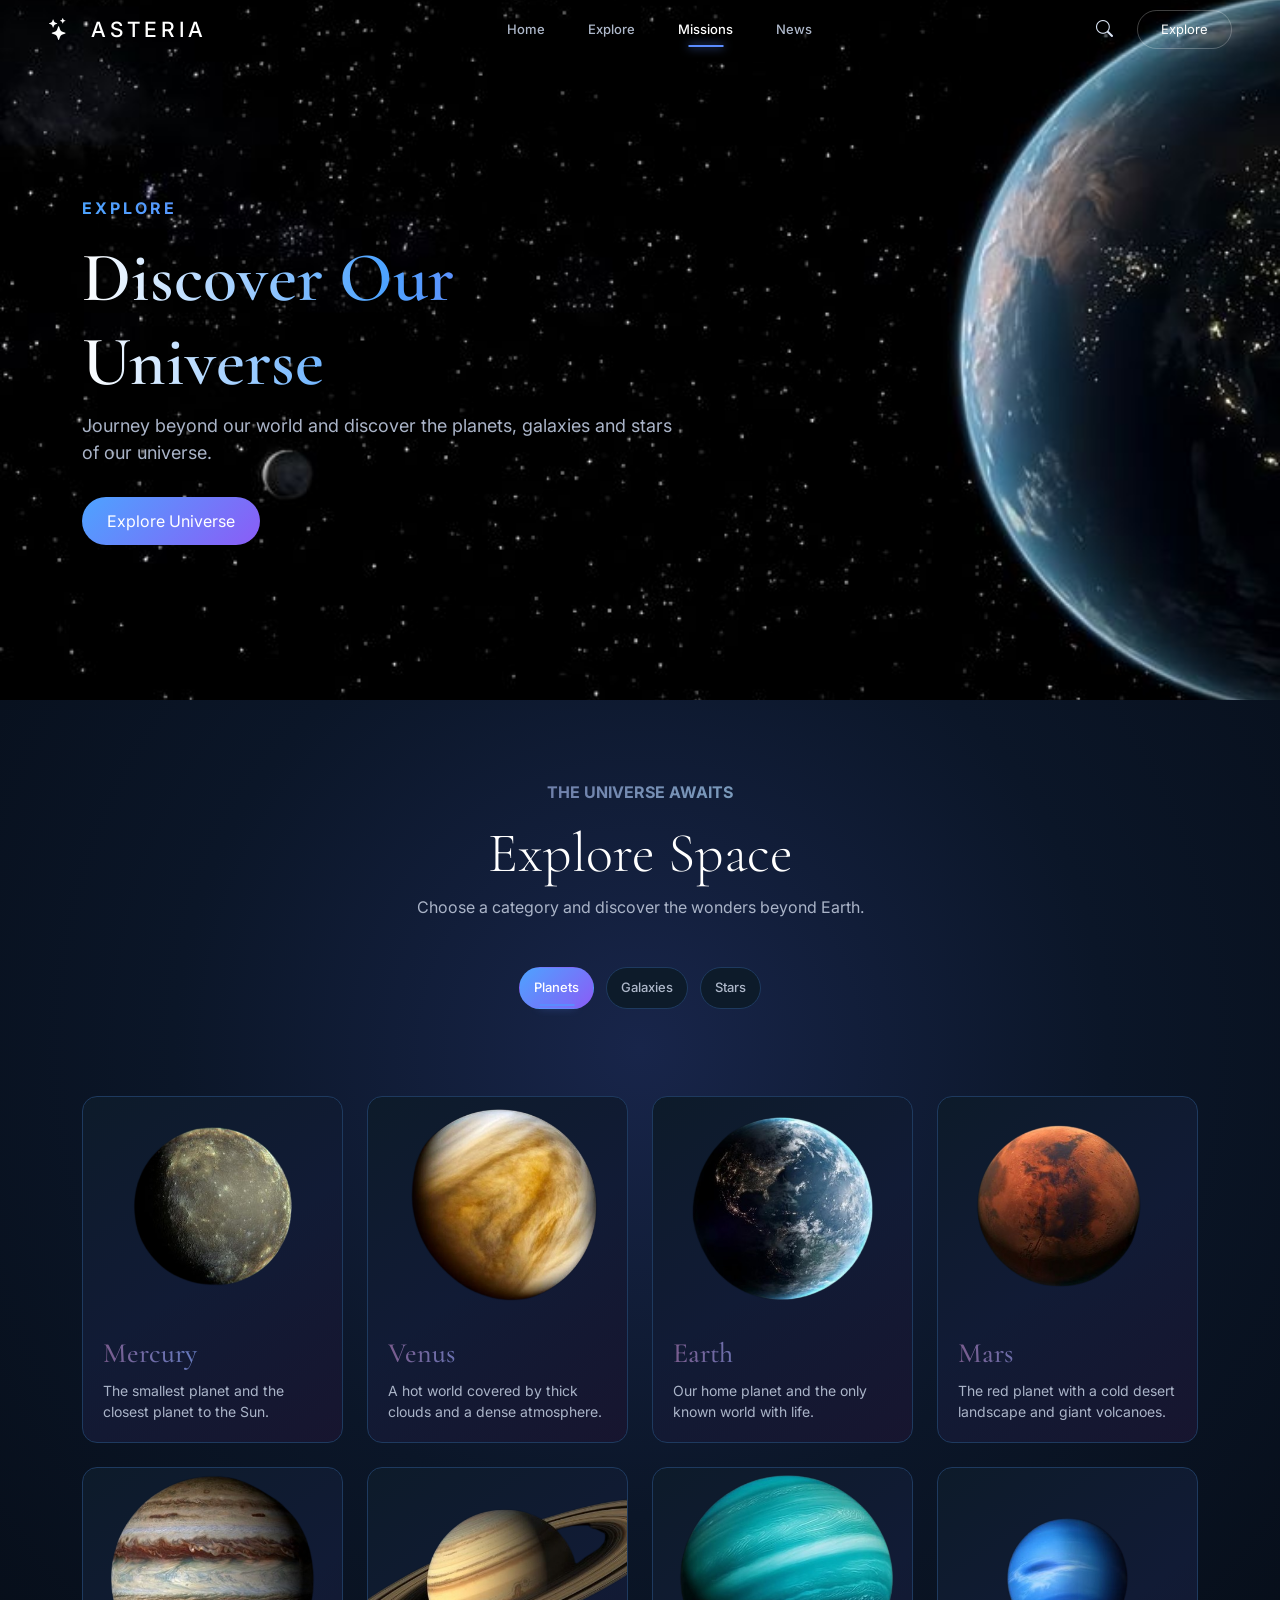
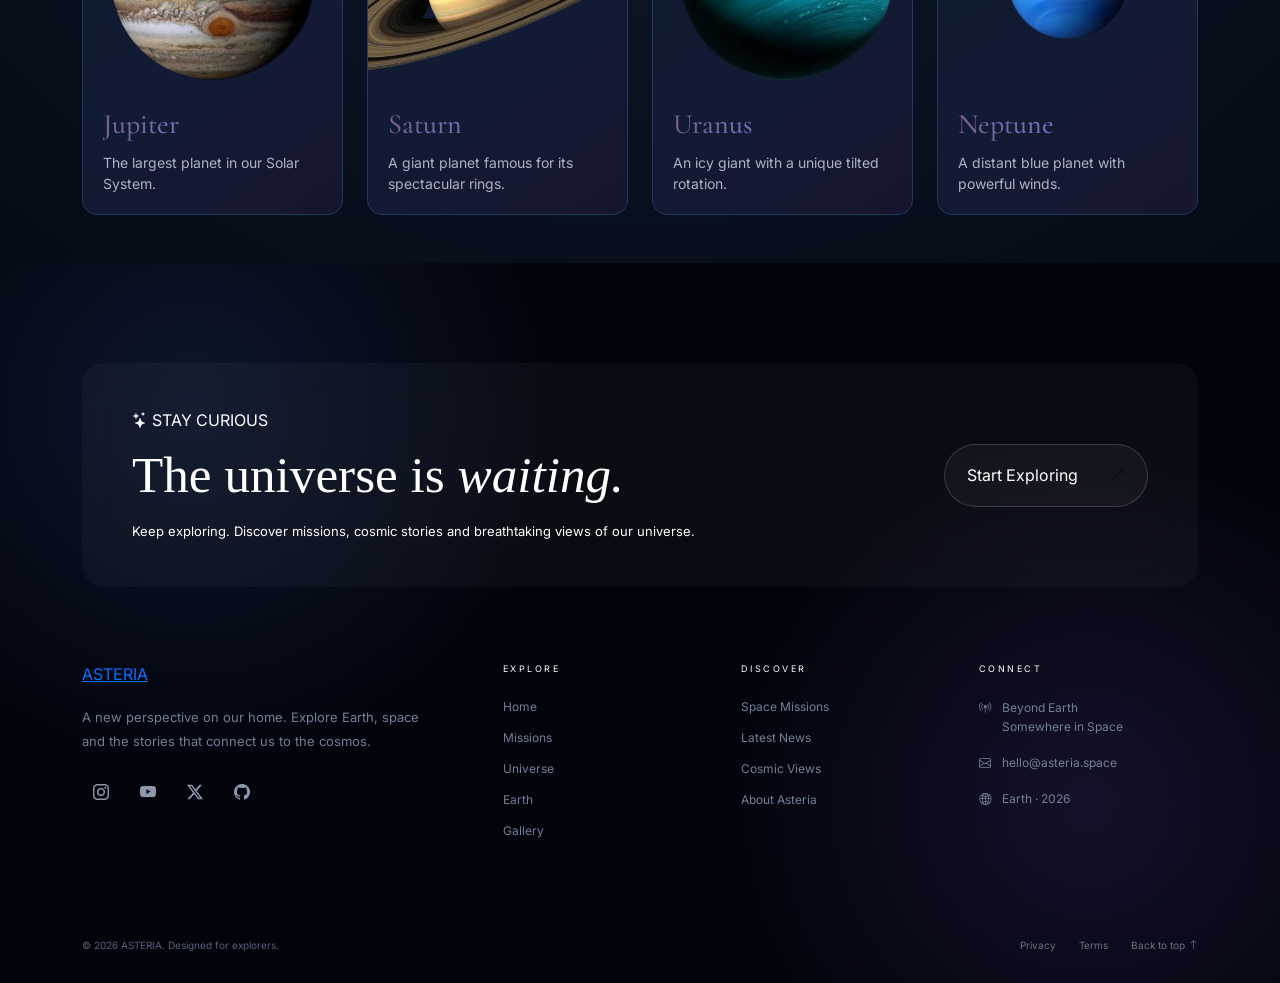
==== commit 7126f4cf: "complete explore navber" ====
--- a/Html/Discover.html
+++ b/Html/Discover.html
@@ -57,10 +57,10 @@
 </li>
 
 <li class="nav-item">
- <a class="nav-link active" href="Discover.html">Explore</a>
+ <a class="nav-link" href="Discover.html">Explore</a>
 </li>
 <li class="nav-item">
- <a class="nav-link " href="Missions.html">Missions</a>
+ <a class="nav-link active" href="Missions.html">Missions</a>
  </li>
 
 <li class="nav-item">
--- a/CSS/Style.css
+++ b/CSS/Style.css
@@ -1,4 +1,3 @@
-
 ghsdj.navbar {
   min-height: 80px;
   padding: 15px 0;
@@ -648,642 +647,4 @@
 
 .footer-bottom-links a:hover {
   color: #fff;
-=======
-/* =========================
-   ROOT========================= */
-
-:root {
-  --black: #02050c;
-  --dark: #050b16;
-  --navy: #081426;
-
-  --purple: #8b5cf6;
-  --light-purple: #a78bfa;
-
-  --blue: #2563eb;
-  --cyan: #22d3ee;
-
-  --white: #f8fafc;
-  --gray: #94a3b8;
-  --border: rgba(139, 92, 246, 0.25);
-}
-
-/* =========================
-   GLOBAL========================= */
-
-* {
-  margin: 0;
-  padding: 0;
-  box-sizing: border-box;
-}
-
-html {
-  scroll-behavior: smooth;
-}
-
-body {
-  background: var(--black);
-
-  color: var(--white);
-
-  font-family: "Inter", sans-serif;
-
-  line-height: 1.6;
-}
-
-img {
-  width: 100%;
-  display: block;
-}
-
-a {
-  text-decoration: none;
-}
-
-/* =========================
-   HERO========================= */
-
-.hero-section {
-  min-height: 390px;
-
-  position: relative;
-
-  overflow: hidden;
-
-  border-bottom: 1px solid rgba(255, 255, 255, 0.05);
-
-  background: linear-gradient(
-    90deg,
-    rgba(2, 5, 12, 1) 0%,
-    rgba(2, 5, 12, 0.95) 35%,
-    rgba(2, 5, 12, 0.35) 100%
-  );
-}
-
-/* HERO IMAGE */
-
-.hero-image {
-  position: absolute;
-
-  right: 0;
-  top: 0;
-
-  width: 62%;
-  height: 100%;
-
-  z-index: 0;
-}
-
-.hero-image img {
-  height: 100%;
-
-  object-fit: cover;
-}
-
-/* DARK OVERLAY */
-
-.hero-image::after {
-  content: "";
-
-  position: absolute;
-
-  inset: 0;
-
-  background: linear-gradient(
-    90deg,
-    var(--black) 0%,
-    rgba(2, 5, 12, 0.65) 30%,
-    transparent 75%
-  );
-}
-
-/* HERO CONTENT */
-
-.hero-content {
-  min-height: 390px;
-
-  display: flex;
-
-  align-items: center;
-
-  position: relative;
-
-  z-index: 2;
-}
-
-.hero-text {
-  max-width: 570px;
-}
-
-.section-label {
-  display: inline-block;
-
-  color: var(--light-purple);
-
-  font-size: 0.8rem;
-
-  font-weight: 600;
-
-  letter-spacing: 3px;
-
-  margin-bottom: 18px;
-}
-
-.hero-text h1 {
-  font-family: "Playfair Display", serif;
-
-  font-size: clamp(2.5rem, 5vw, 4.4rem);
-
-  line-height: 1.05;
-
-  font-weight: 500;
-
-  margin-bottom: 25px;
-}
-
-.hero-text h1 span {
-  color: var(--light-purple);
-}
-
-.hero-text p {
-  max-width: 520px;
-
-  color: #b8c3d4;
-
-  font-size: 1rem;
-}
-
-/* =========================
-   MAIN========================= */
-
-.main-section {
-  padding: 55px 0 80px;
-
-  background: radial-gradient(
-    circle at 80% 20%,
-    rgba(99, 102, 241, 0.08),
-    transparent 30%
-  );
-}
-
-/* =========================
-   FILTER BUTTONS========================= */
-
-.filter-buttons {
-  display: flex;
-
-  gap: 12px;
-
-  flex-wrap: wrap;
-
-  margin-bottom: 35px;
-}
-
-.filter-btn {
-  border: 1px solid rgba(139, 92, 246, 0.3);
-
-  background: rgba(5, 11, 22, 0.8);
-
-  color: var(--white);
-
-  border-radius: 50px;
-
-  padding: 10px 22px;
-
-  font-size: 0.9rem;
-
-  transition: 0.3s ease;
-}
-
-.filter-btn:hover {
-  border-color: var(--purple);
-
-  color: white;
-
-  transform: translateY(-2px);
-}
-
-.filter-btn.active {
-  background: linear-gradient(135deg, var(--purple), var(--blue));
-
-  border-color: transparent;
-}
-
-/* =========================
-   NEWS CARD========================= */
-
-.news-card {
-  height: 100%;
-
-  background: rgba(7, 17, 31, 0.9);
-
-  border: 1px solid rgba(148, 163, 184, 0.14);
-
-  border-radius: 12px;
-
-  overflow: hidden;
-
-  transition: 0.4s ease;
-}
-
-.news-card:hover {
-  transform: translateY(-7px);
-
-  border-color: rgba(139, 92, 246, 0.55);
-
-  box-shadow: 0 15px 45px rgba(0, 0, 0, 0.35), 0 0 25px rgba(124, 58, 237, 0.08);
-}
-
-/* CARD IMAGE */
-
-.news-image {
-  height: 215px;
-
-  overflow: hidden;
-}
-
-.news-image img {
-  height: 100%;
-
-  object-fit: cover;
-
-  transition: 0.5s ease;
-}
-
-.news-card:hover .news-image img {
-  transform: scale(1.07);
-}
-
-/* CARD CONTENT */
-
-.news-content {
-  padding: 23px;
-}
-
-.news-date {
-  color: var(--light-purple);
-
-  font-size: 0.75rem;
-
-  letter-spacing: 0.5px;
-}
-
-.news-content h2 {
-  font-size: 1.05rem;
-
-  font-weight: 600;
-
-  line-height: 1.5;
-
-  margin: 12px 0 20px;
-
-  color: var(--white);
-}
-
-.read-more {
-  color: #b7c4d8;
-
-  font-size: 0.85rem;
-
-  display: inline-flex;
-
-  align-items: center;
-
-  gap: 7px;
-
-  transition: 0.3s ease;
-}
-
-.read-more i {
-  color: var(--light-purple);
-
-  transition: 0.3s ease;
-}
-
-.read-more:hover {
-  color: white;
-}
-
-.read-more:hover i {
-  transform: translateX(5px);
-}
-
-/* =========================
-   FOOTER========================= */
-
-.footer {
-  background: #030914;
-
-  border-top: 1px solid rgba(255, 255, 255, 0.07);
-
-  padding: 60px 0 20px;
-}
-
-.footer-brand .brand-logo {
-  font-size: 1.5rem;
-
-  letter-spacing: 5px;
-
-  color: white;
-
-  margin-bottom: 12px;
-}
-
-.footer-brand p {
-  color: var(--gray);
-
-  font-size: 0.85rem;
-}
-
-.footer h3 {
-  font-size: 0.9rem;
-
-  font-weight: 600;
-
-  margin-bottom: 20px;
-
-  color: white;
-}
-
-.footer ul {
-  list-style: none;
-
-  padding: 0;
-
-  margin: 0;
-}
-
-.footer li {
-  margin-bottom: 9px;
-}
-
-.footer li a {
-  color: var(--gray);
-
-  font-size: 0.82rem;
-
-  transition: 0.3s;
-}
-
-.footer li a:hover {
-  color: var(--light-purple);
-}
-
-.footer > .container p {
-  color: var(--gray);
-
-  font-size: 0.82rem;
-}
-
-/* =========================
-   SOCIAL========================= */
-
-.social-icons {
-  display: flex;
-
-  gap: 12px;
-}
-
-.social-icons a {
-  width: 38px;
-
-  height: 38px;
-
-  border: 1px solid rgba(148, 163, 184, 0.2);
-
-  border-radius: 50%;
-
-  display: flex;
-
-  align-items: center;
-
-  justify-content: center;
-
-  color: var(--gray);
-
-  transition: 0.3s;
-}
-
-.social-icons a:hover {
-  color: white;
-
-  border-color: var(--purple);
-
-  background: rgba(139, 92, 246, 0.15);
-
-  transform: translateY(-3px);
-}
-
-/*=========================
-   NEWSLETTER=========================*/
-
-.newsletter {
-  display: flex;
-
-  background: #081426;
-
-  border: 1px solid rgba(139, 92, 246, 0.2);
-
-  border-radius: 8px;
-
-  overflow: hidden;
-
-  margin-top: 15px;
-}
-
-.newsletter input {
-  width: 100%;
-
-  background: transparent;
-
-  border: none;
-
-  outline: none;
-
-  color: white;
-
-  padding: 13px 15px;
-  font-size: 0.8rem;
-}
-
-.newsletter input::placeholder {
-  color: #718096;
-}
-
-.newsletter button {
-  width: 50px;
-
-  flex-shrink: 0;
-
-  border: none;
-
-  background: linear-gradient(135deg, var(--purple), var(--blue));
-
-  color: white;
-}
-
-/* =========================
-   FOOTER BOTTOM
-========================= */
-
-.footer-bottom {
-  border-top: 1px solid rgba(255, 255, 255, 0.07);
-
-  margin-top: 50px;
-
-  padding-top: 20px;
-
-  display: flex;
-
-  justify-content: space-between;
-
-  gap: 20px;
-
-  color: #64748b;
-
-  font-size: 0.72rem;
-}
-
-.footer-bottom a {
-  color: #64748b;
-  margin-left: 20px;
-}
-
-.footer-bottom a:hover {
-  color: white;
-}
-
-/*==================================================
-   RESPONSIVE=============*/
-
-/* TABLET */
-
-@media (max-width: 991px) {
-  .hero-section {
-    min-height: 430px;
-  }
-
-  .hero-content {
-    min-height: 430px;
-  }
-
-  .hero-image {
-    width: 70%;
-
-    opacity: 0.65;
-  }
-
-  .hero-text {
-    max-width: 600px;
-  }
-
-  .news-image {
-    height: 230px;
-  }
-}
-
-/* MOBILE */
-
-@media (max-width: 767px) {
-  .hero-section {
-    min-height: 500px;
-  }
-
-  .hero-content {
-    min-height: 500px;
-
-    align-items: flex-end;
-
-    padding-bottom: 55px;
-  }
-
-  .hero-image {
-    width: 100%;
-
-    opacity: 0.55;
-  }
-
-  .hero-image::after {
-    background: linear-gradient(
-      180deg,
-      rgba(2, 5, 12, 0.2),
-      rgba(2, 5, 12, 1) 85%
-    );
-  }
-
-  .hero-text {
-    position: relative;
-
-    z-index: 3;
-  }
-
-  .hero-text h1 {
-    font-size: clamp(2.3rem, 11vw, 3.5rem);
-  }
-
-  .hero-text p {
-    font-size: 0.9rem;
-  }
-
-  .main-section {
-    padding-top: 40px;
-  }
-
-  .filter-buttons {
-    gap: 8px;
-  }
-
-  .filter-btn {
-    padding: 9px 17px;
-
-    font-size: 0.8rem;
-  }
-
-  .news-image {
-    height: 220px;
-  }
-
-  .footer {
-    padding-top: 45px;
-  }
-
-  .footer-bottom {
-    flex-direction: column;
-
-    gap: 10px;
-  }
-
-  .footer-bottom a {
-    margin-left: 0;
-
-    margin-right: 15px;
-  }
-}
-
-/* SMALL MOBILE */
-
-@media (max-width: 480px) {
-  .hero-section,
-  .hero-content {
-    min-height: 460px;
-  }
-
-  .hero-text h1 {
-    font-size: 2.3rem;
-  }
-
-  .section-label {
-    font-size: 0.7rem;
-
-    letter-spacing: 2px;
-  }
-
-  .news-content {
-    padding: 19px;
-  }
-
-  .news-image {
-    height: 200px;
-  }
-
-}
+}
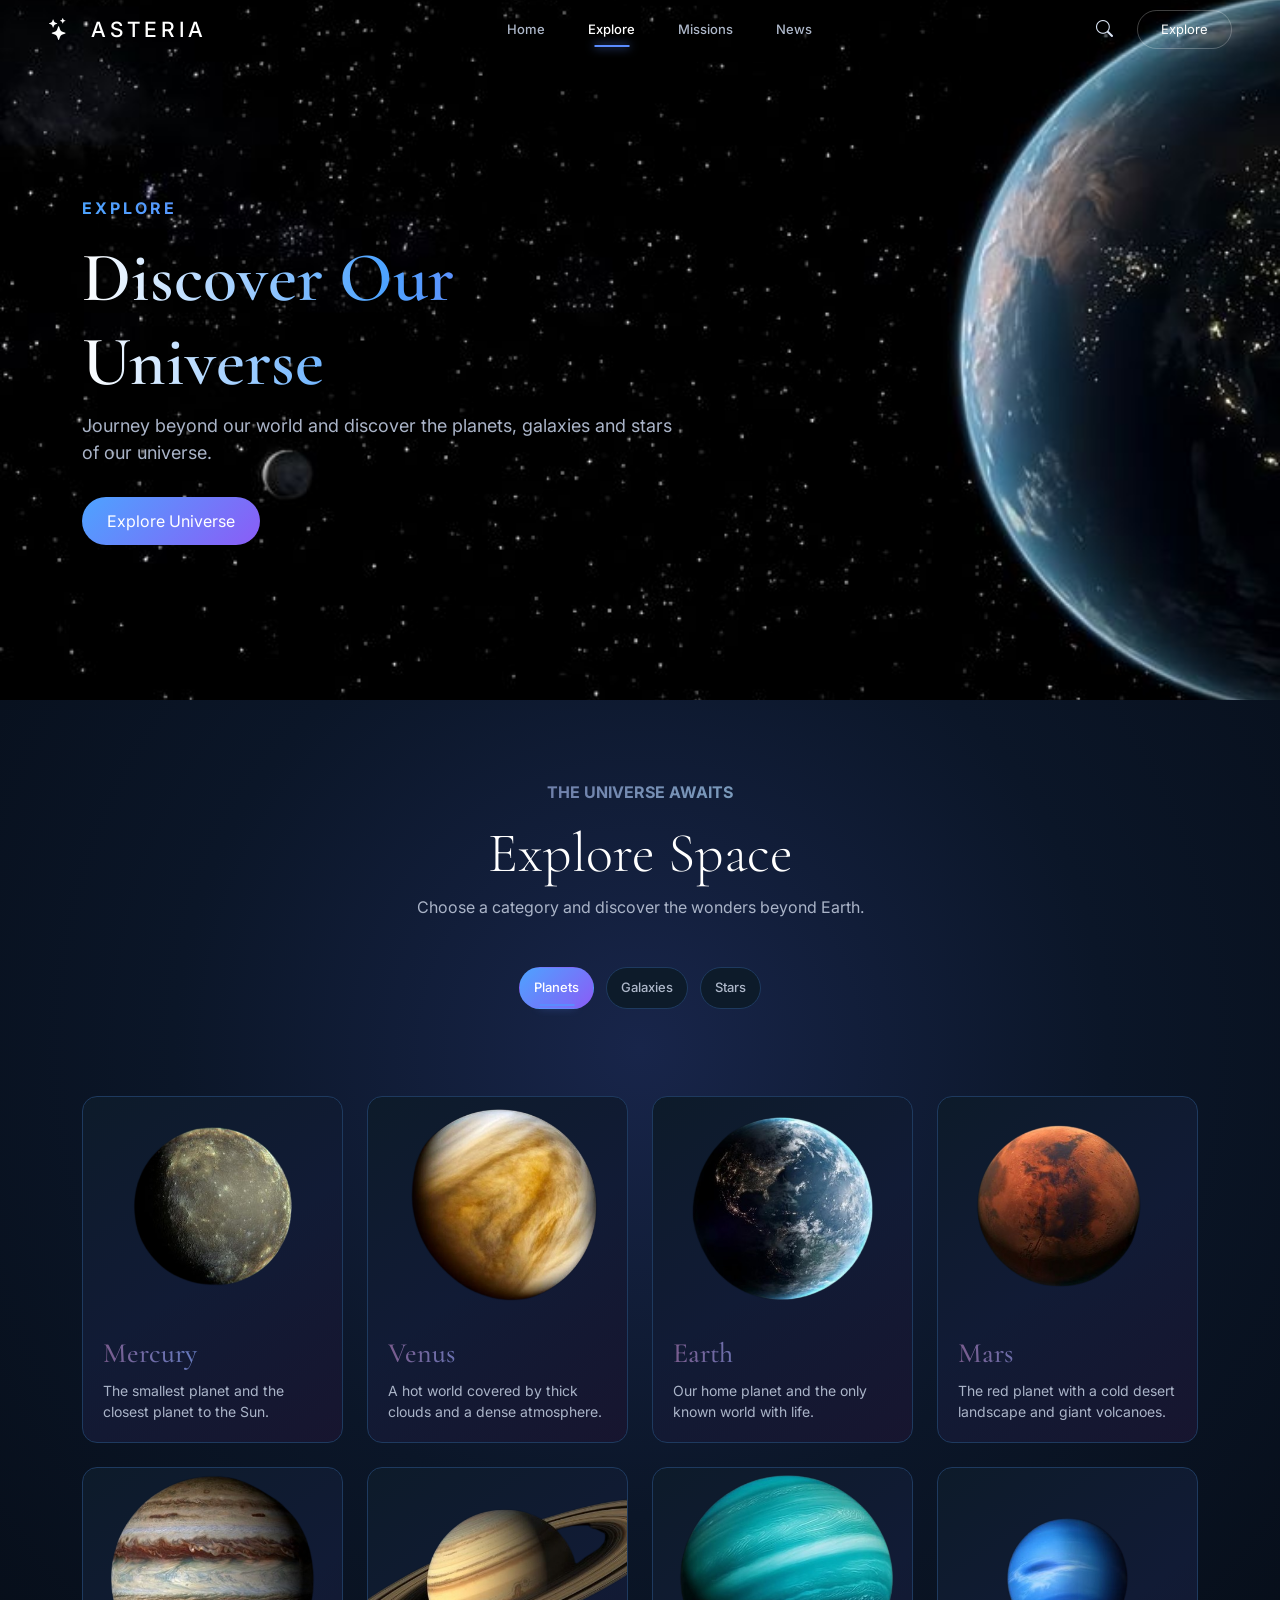
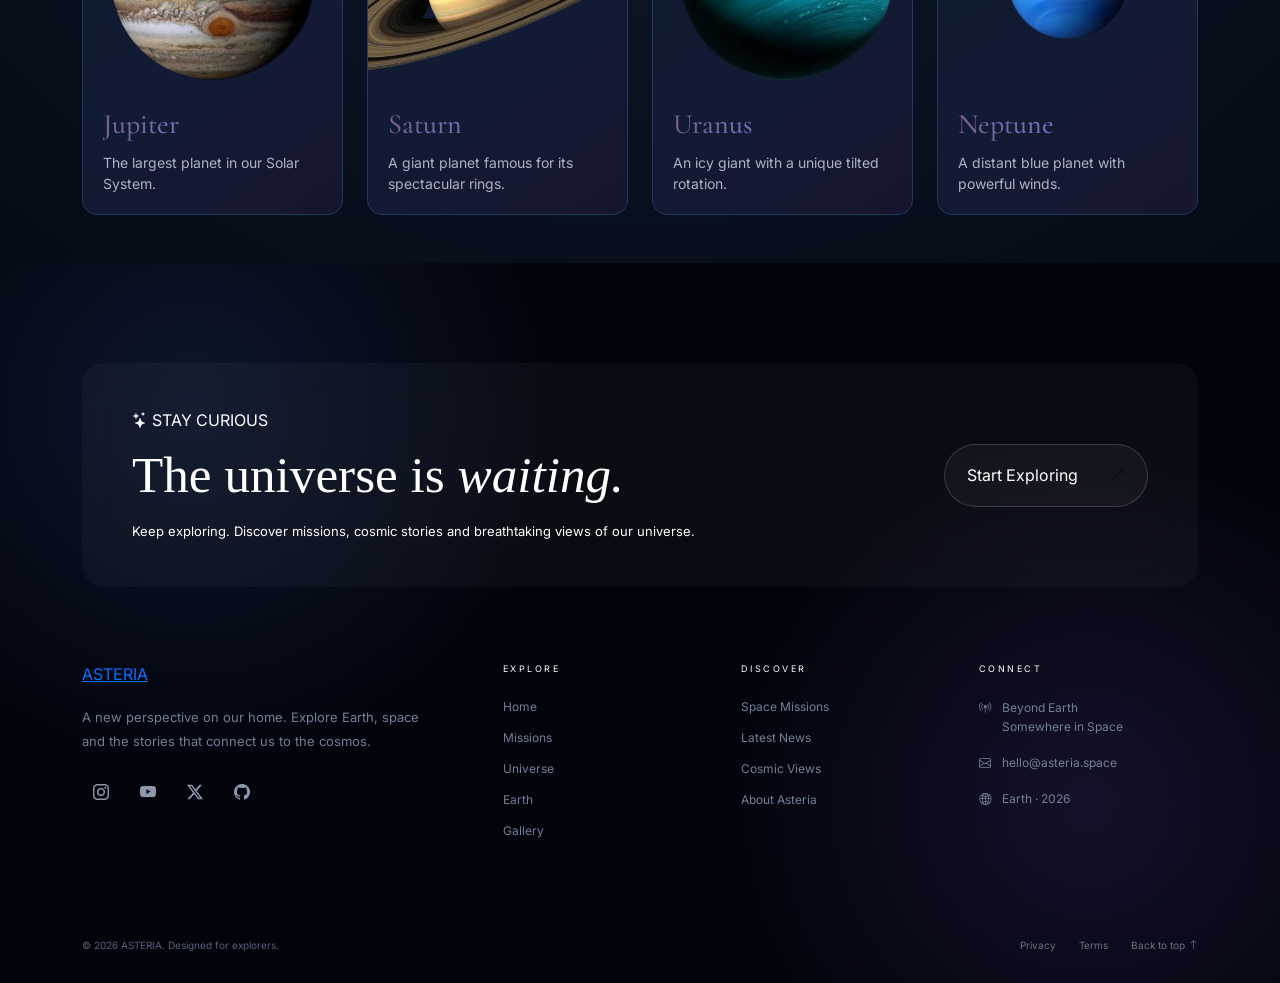
==== commit fdb798ac: "Change" ====
--- a/Html/Discover.html
+++ b/Html/Discover.html
@@ -57,10 +57,10 @@
 </li>
 
 <li class="nav-item">
- <a class="nav-link" href="Discover.html">Explore</a>
+ <a class="nav-link active" href="Discover.html">Explore</a>
 </li>
 <li class="nav-item">
- <a class="nav-link active" href="Missions.html">Missions</a>
+ <a class="nav-link " href="Missions.html">Missions</a>
  </li>
 
 <li class="nav-item">
